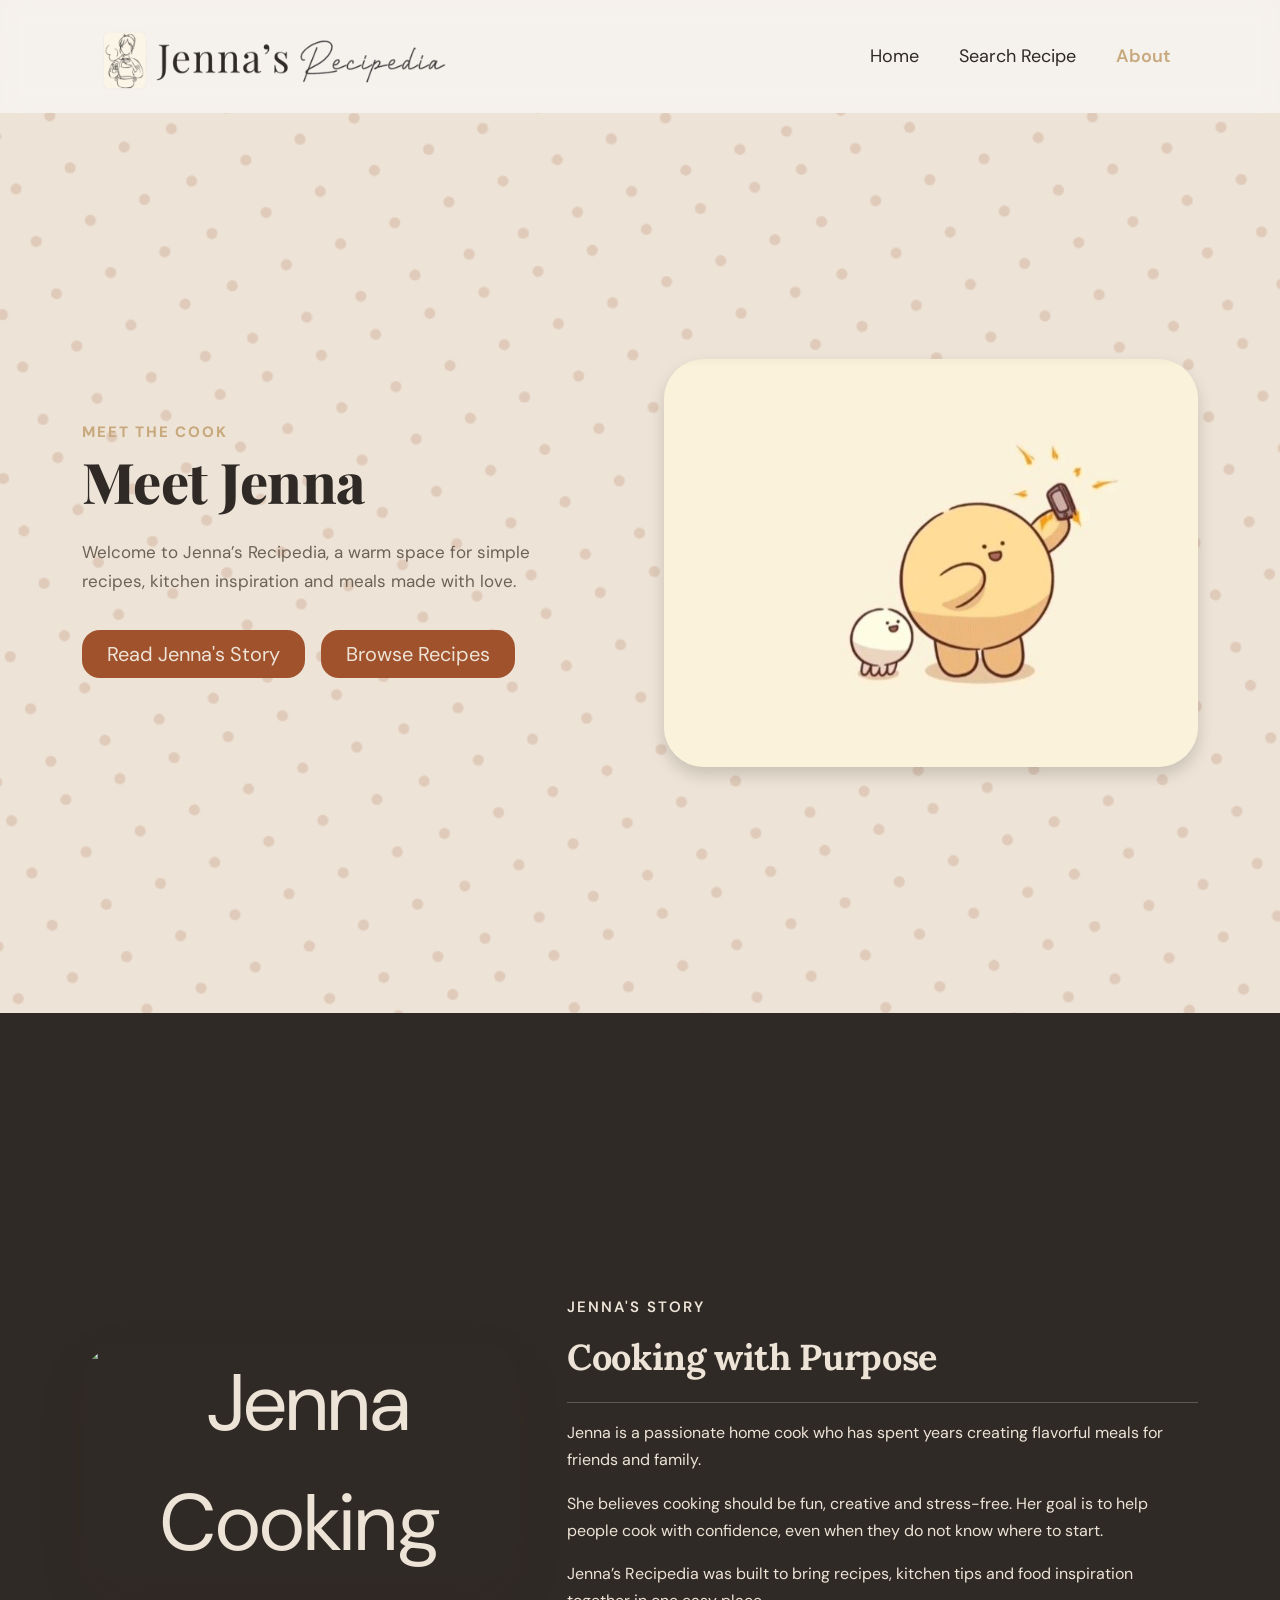
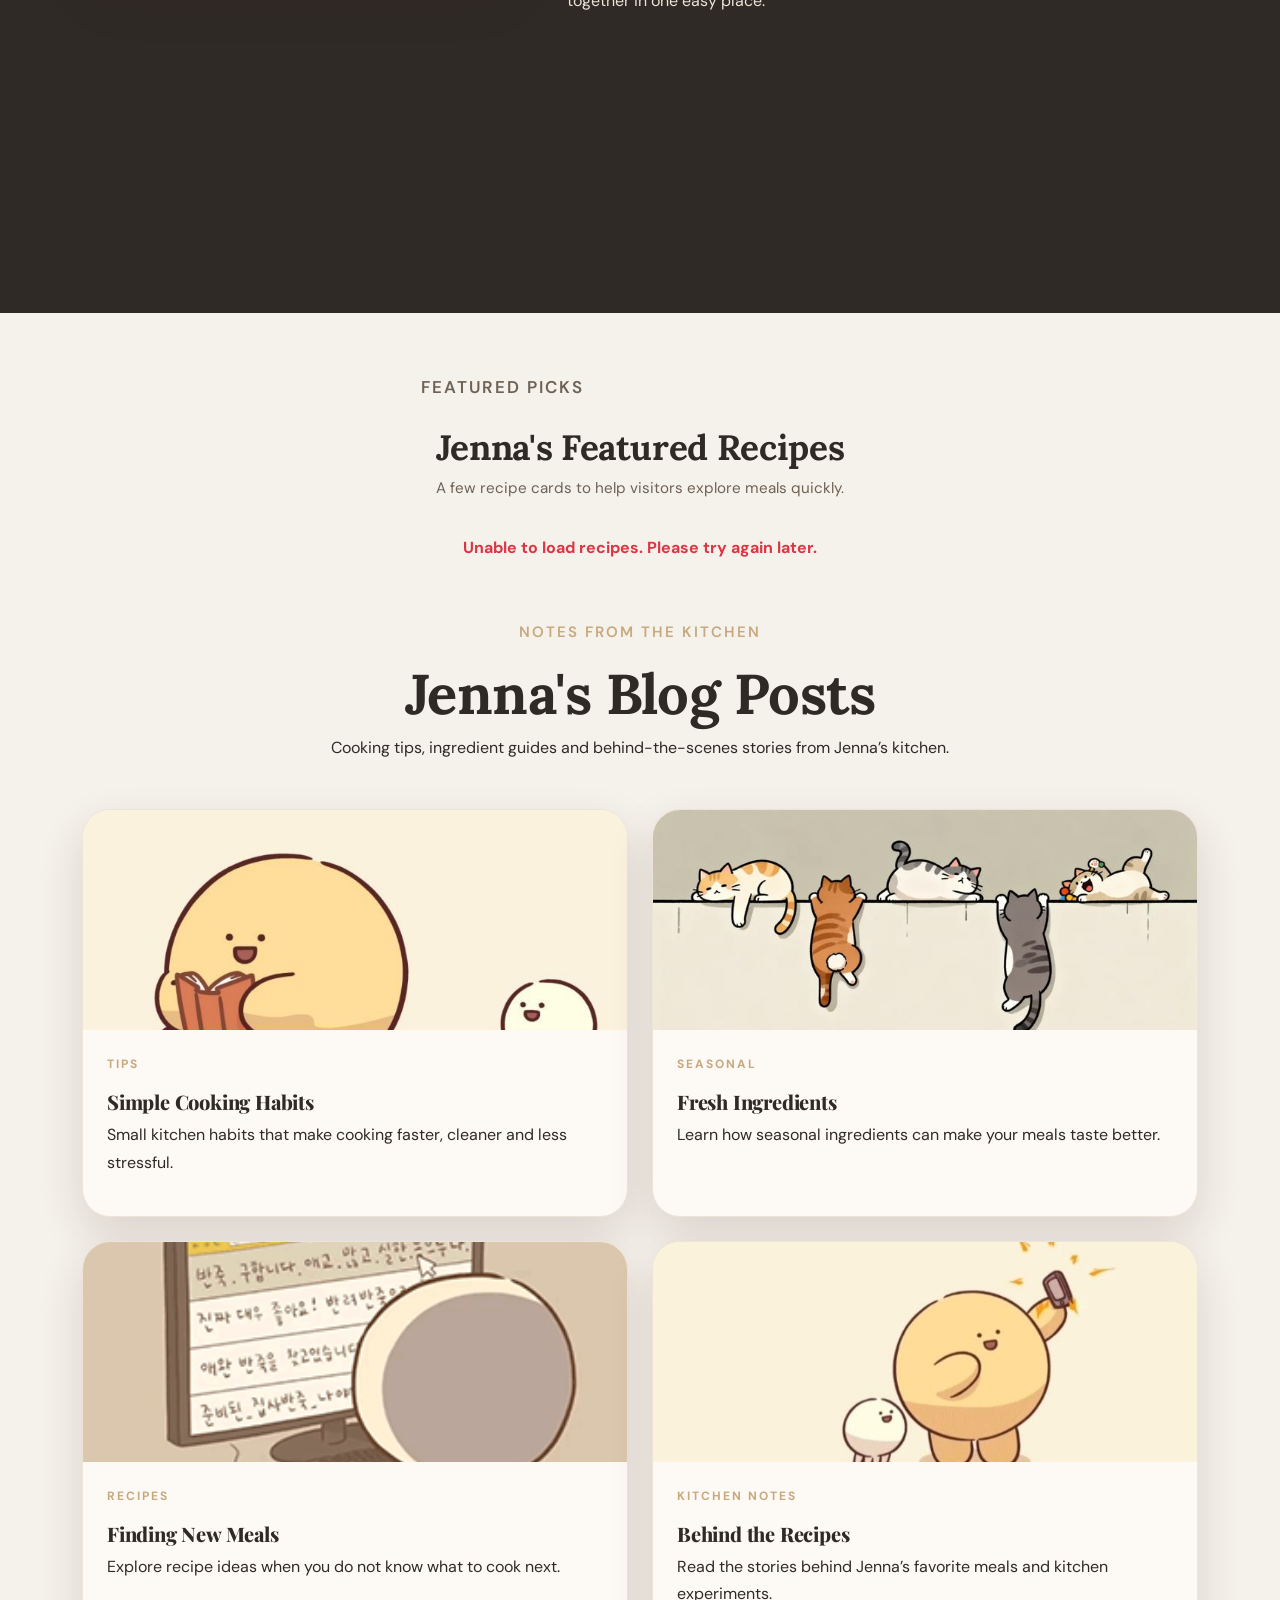
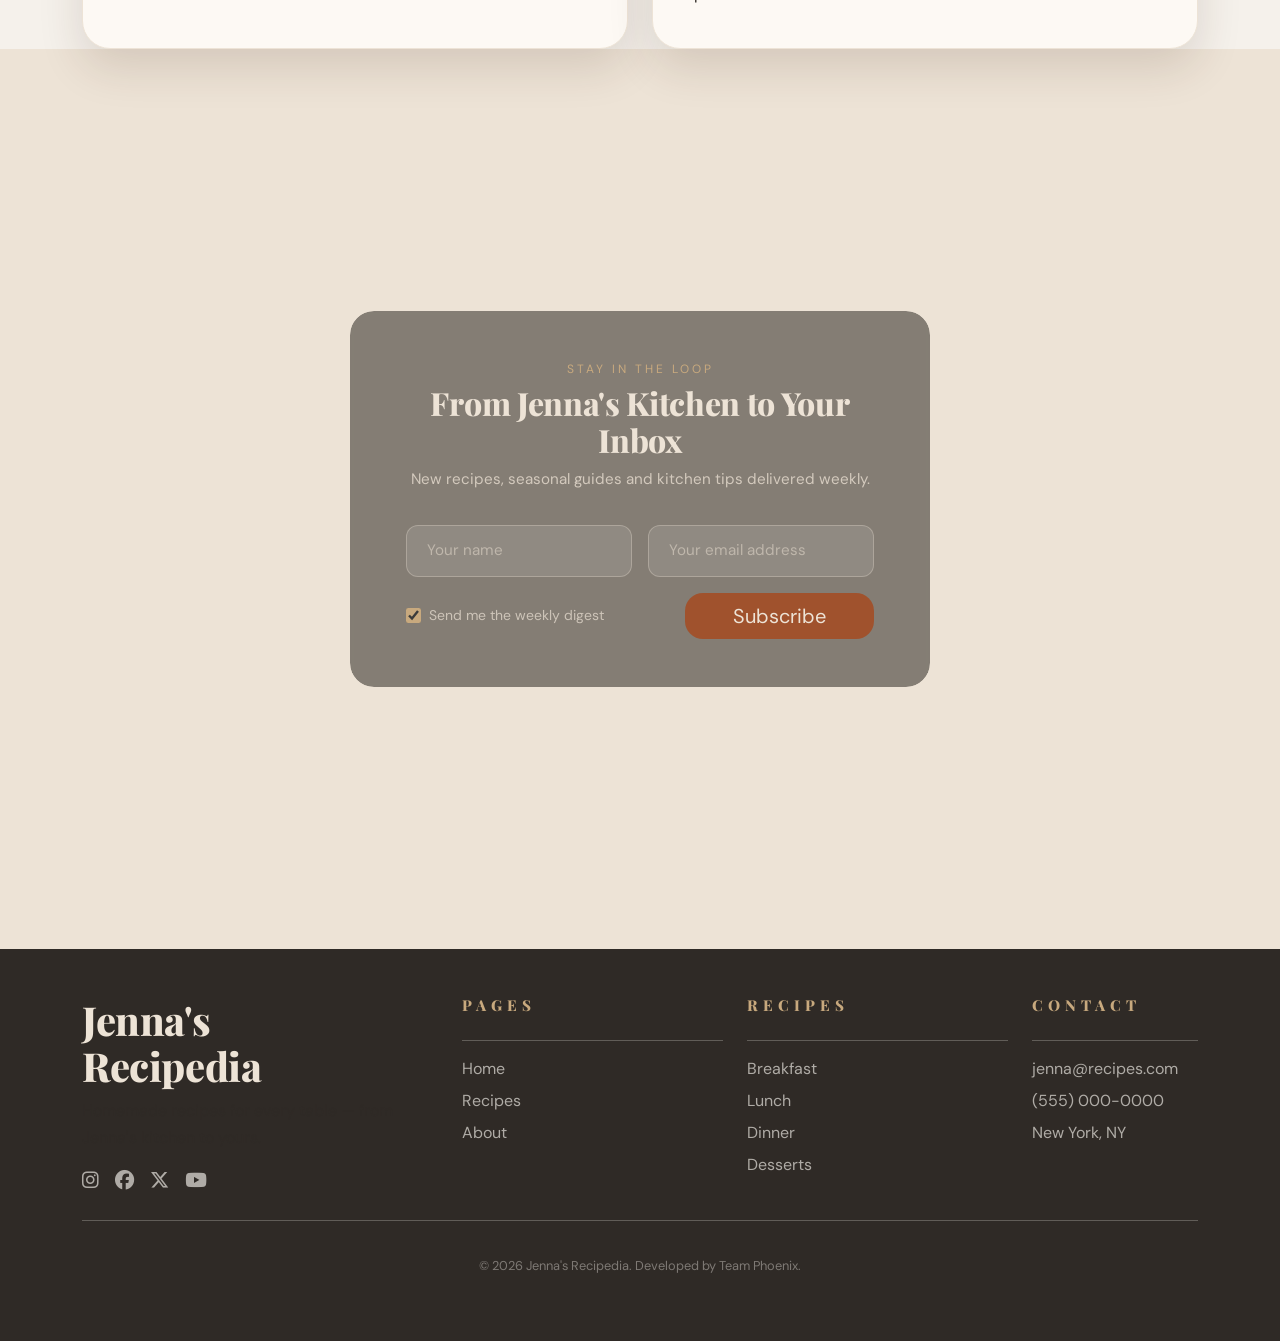
==== about.html @ 11305845 "Add files via upload" ====
<!DOCTYPE html>
<html lang="en">
<head>
  <meta charset="UTF-8" />
  <meta name="viewport" content="width=device-width, initial-scale=1.0" />
  <title>About Jenna | Jenna's Recipedia</title>

  <link href="https://cdn.jsdelivr.net/npm/bootstrap@5.3.8/dist/css/bootstrap.min.css" rel="stylesheet" />
  <link rel="stylesheet" href="https://fonts.googleapis.com/css2?family=Playfair+Display:wght@700&family=DM+Sans:ital,wght@0,400;0,500;1,400&family=Lora:ital@1&display=swap" />
  <link rel="stylesheet" href="https://cdnjs.cloudflare.com/ajax/libs/font-awesome/6.5.0/css/all.min.css" />
  <link rel="stylesheet" href="./assets/main.css" />

  <style>
    .about-hero {
      background-image: url("./assets/images/nav3.png");
      background-size: cover;
      background-position: center;
    }

    .about-dark {
      background-color: #2F2A26;
      color: var(--color-border);
    }

    .about-dark h1,
    .about-dark h2,
    .about-dark h3,
    .about-dark p {
      color: var(--color-border);
    }

    .about-dark h3,
    .about-label {
      color: var(--color-accent);
      font-family: var(--font-body);
      font-size: 15px;
      font-weight: 600;
      letter-spacing: 2px;
      text-transform: uppercase;
    }

    .about-img {
      border-radius: 40px;
      width: 100%;
      max-width: 520px;
      height: auto;
      box-shadow: 0 18px 45px rgba(66, 33, 18, 0.14);
      object-fit: cover;
    }

    .about-card {
      border-radius: 28px;
      overflow: hidden;
      background: var(--color-card);
      border: 1px solid var(--color-border);
      box-shadow: 0 18px 45px rgba(66, 33, 18, 0.14);
      transition: 0.3s ease;
      height: 100%;
    }

    .about-card:hover {
      transform: translateY(-6px);
      box-shadow: 0 25px 60px rgba(66, 33, 18, 0.22);
    }

    .about-card img {
      width: 100%;
      height: 220px;
      object-fit: cover;
    }

    .about-card-body {
      padding: 1.5rem;
    }

    .about-card-label {
      color: var(--color-accent);
      text-transform: uppercase;
      letter-spacing: 2px;
      font-size: 0.75rem;
      font-weight: 700;
    }
  </style>
</head>

<body id="home-bg">
  <main id="wrapper">
    <div id="scroll-progress"></div>

    <!-- Navbar -->
    <nav class="navbar navbar-expand-lg custom-navbar sticky-top">
      <div class="container-fluid">
        <a class="navbar-brand" href="index.html">
          <img
            src="./assets/images/logo.png"
            alt="Jenna's Recipes"
            class="rounded"
            style="padding-top: 8px;"
            width="350"
            height="auto"
          />
        </a>

        <button
          class="navbar-toggler text-white"
          type="button"
          data-bs-toggle="collapse"
          data-bs-target="#navbarSupportedContent"
          aria-controls="navbarSupportedContent"
          aria-expanded="false"
          aria-label="Toggle navigation"
        >
          <span class="navbar-toggler-icon navbar-light"></span>
        </button>

        <div class="collapse navbar-collapse" id="navbarSupportedContent">
          <ul class="navbar-nav ms-auto mb-2 mb-lg-0 gap-4">
            <li class="nav-item">
              <a class="nav-link" href="index.html">Home</a>
            </li>
            <li class="nav-item">
              <a class="nav-link" href="recipe.html">Search Recipe</a>
            </li>
            <li class="nav-item">
              <a class="nav-link active" aria-current="page" href="about.html">About</a>
            </li>
          </ul>
        </div>
      </div>
    </nav>

    <!-- HERO SECTION -->
    <header class="full-section header about-hero">
      <div class="container">
        <div class="row align-items-center g-5">
          <div class="col-lg-6">
            <div class="pe-lg-4 text-center text-lg-start mb-4">
              <h3 class="mb-2">Meet the cook</h3>
              <h1 class="mb-4">Meet Jenna</h1>
              <p class="mb-4">
                Welcome to Jenna’s Recipedia, a warm space for simple recipes,
                kitchen inspiration and meals made with love.
              </p>

              <div class="d-flex flex-column flex-sm-row gap-3 justify-content-center justify-content-lg-start">
                <a href="#meet-jenna" class="btn btn-lg px-4 link">
                  Read Jenna's Story
                </a>
                <a href="recipe.html" class="btn btn-lg px-4 link">
                  Browse Recipes
                </a>
              </div>
            </div>
          </div>

          <div class="col-lg-6 text-center">
            <img
              src="./assets/images/meet.jpg"
              alt="Jenna cooking"
              class="img-fluid shadow image"
            />
          </div>
        </div>
      </div>
    </header>

    <!-- PURPOSE / MEET JENNA SECTION -->
    <section id="meet-jenna" class="full-section about-dark">
      <div class="container">
        <div class="row align-items-center g-5">
          <div class="col-lg-5 text-center scroll-reveal reveal-left">
            <img
              src="https://images.unsplash.com/photo-1547592180-85f173990554?auto=format&fit=crop&w=700&q=80"
              class="about-img"
              alt="Jenna Cooking"
            />
          </div>

          <div class="col-lg-7 scroll-reveal reveal-right">
            <p class="about-label">Jenna's Story</p>
            <h2 class="mb-4" style="font-family: var(--font-accent);">Cooking with Purpose</h2>
            <hr />

            <p>
              Jenna is a passionate home cook who has spent years creating flavorful
              meals for friends and family.
            </p>
            <p>
              She believes cooking should be fun, creative and stress-free. Her goal
              is to help people cook with confidence, even when they do not know where
              to start.
            </p>
            <p>
              Jenna’s Recipedia was built to bring recipes, kitchen tips and food
              inspiration together in one easy place.
            </p>
          </div>
        </div>
      </div>
    </section>

    <!-- FEATURED RECIPES SECTION -->
 <section class="cards nav1" style="padding: 60px 0;">
  <div class="container" style="max-width: 900px;">
    
    <div class="text-center mb-4 scroll-reveal reveal-up">
      <p class="about-label">Featured Picks</p>

      <h2 style="font-family: var(--font-accent); font-size: 2.2rem;">
        Jenna's Featured Recipes
      </h2>

      <p class="mx-auto" style="max-width: 500px; font-size: 0.95rem;">
        A few recipe cards to help visitors explore meals quickly.
      </p>
    </div>

    <!-- FIXED SIZE + CENTERED -->
    <div class="row g-3 justify-content-center" id="recipeCards" style="font-size: 1rem;"></div>

  </div>
</section>

   <!-- BLOG POSTS SECTION -->
<section class="full-section">
  <div class="container">
    <div class="text-center mb-5 scroll-reveal reveal-up">
      <p class="about-label">Notes from the Kitchen</p>
      <h1 style="font-family: var(--font-accent);">Jenna's Blog Posts</h1>
      <p class="mx-auto">
        Cooking tips, ingredient guides and behind-the-scenes stories from Jenna’s kitchen.
      </p>
    </div>

    <div class="row g-4">
      <div class="col-md-6 scroll-reveal reveal-left">
        <div class="about-card">
          <img src="./assets/images/blog.jpg" alt="Cooking tips" />
          <div class="about-card-body">
            <p class="about-card-label">Tips</p>
            <h3>Simple Cooking Habits</h3>
            <p>Small kitchen habits that make cooking faster, cleaner and less stressful.</p>
          </div>
        </div>
      </div>

      <div class="col-md-6 scroll-reveal reveal-right">
        <div class="about-card">
          <img src="./assets/images/news.jpg" alt="Fresh ingredients" />
          <div class="about-card-body">
            <p class="about-card-label">Seasonal</p>
            <h3>Fresh Ingredients</h3>
            <p>Learn how seasonal ingredients can make your meals taste better.</p>
          </div>
        </div>
      </div>

      <div class="col-md-6 scroll-reveal reveal-left">
        <div class="about-card">
          <img src="./assets/images/browse.gif" alt="Recipe ideas" />
          <div class="about-card-body">
            <p class="about-card-label">Recipes</p>
            <h3>Finding New Meals</h3>
            <p>Explore recipe ideas when you do not know what to cook next.</p>
          </div>
        </div>
      </div>

      <div class="col-md-6 scroll-reveal reveal-right">
        <div class="about-card">
          <img src="./assets/images/meet.jpg" alt="Kitchen notes" />
          <div class="about-card-body">
            <p class="about-card-label">Kitchen Notes</p>
            <h3>Behind the Recipes</h3>
            <p>Read the stories behind Jenna’s favorite meals and kitchen experiments.</p>
          </div>
        </div>
      </div>
    </div>
  </div>
</section>

    <!-- NEWSLETTER SECTION -->
    <section class="full-section newsletter-section">
      <div class="newsletter-overlay justify-content-center align-items-center">
        <div class="container">
          <div class="newsletter-box">
            <p class="rotd-label">Stay in the Loop</p>
            <h2 class="mb-2">From Jenna's Kitchen to Your Inbox</h2>
            <p class="newsletter-sub">
              New recipes, seasonal guides and kitchen tips delivered weekly.
            </p>

            <form class="newsletter-form" action="#">
              <div class="newsletter-fields">
                <input type="text" placeholder="Your name" name="name" required />
                <input type="email" placeholder="Your email address" name="mail" required />
              </div>

              <div class="newsletter-footer-row">
                <label class="newsletter-check">
                  <input type="checkbox" checked name="subscribe" />
                  <span>Send me the weekly digest</span>
                </label>

                <button type="submit" class="btn btn-lg px-5 link newsletter-btn">
                  Subscribe
                </button>
              </div>
            </form>
          </div>
        </div>
      </div>
    </section>

    <!-- FOOTER -->
    <footer class="site-footer py-5">
      <div class="container">
        <div class="row g-4">

          <div class="col-md-4">
            <h5 class="footer-brand">Jenna's <br>Recipedia</h5>
            <p class="footer-tagline">Homemade recipes for every table — from Jenna's kitchen to yours.</p>
            <div class="footer-social d-flex gap-3 mt-3">
              <a href="#" aria-label="Instagram"><i class="fa-brands fa-instagram"></i></a>
              <a href="#" aria-label="Facebook"><i class="fa-brands fa-facebook"></i></a>
              <a href="#" aria-label="Twitter"><i class="fa-brands fa-x-twitter"></i></a>
              <a href="#" aria-label="YouTube"><i class="fa-brands fa-youtube"></i></a>
            </div>
          </div>

          <div class="col-md-3">
            <h6 class="footer-heading">Pages</h6>
            <hr>
            <ul class="list-unstyled">
              <li><a href="index.html">Home</a></li>
              <li><a href="recipe.html">Recipes</a></li>
              <li><a href="about.html">About</a></li>
            </ul>
          </div>

          <div class="col-md-3">
            <h6 class="footer-heading">Recipes</h6>
            <hr>
            <ul class="list-unstyled">
              <li><a href="recipe.html">Breakfast</a></li>
              <li><a href="recipe.html">Lunch</a></li>
              <li><a href="recipe.html">Dinner</a></li>
              <li><a href="recipe.html">Desserts</a></li>
            </ul>
          </div>

          <div class="col-md-2">
            <h6 class="footer-heading">Contact</h6>
            <hr>
            <ul class="list-unstyled">
              <li>jenna@recipes.com</li>
              <li>(555) 000-0000</li>
              <li>New York, NY</li>
            </ul>
          </div>

        </div>

        <hr class="my-4" />
        <p class="footer-bottom">
          &copy; 2026 Jenna's Recipedia. Developed by Team Phoenix.
        </p>
      </div>
    </footer>
  </main>

  <script src="https://cdn.jsdelivr.net/npm/bootstrap@5.3.8/dist/js/bootstrap.bundle.min.js"></script>
  <script src="https://code.jquery.com/jquery-3.7.1.min.js"></script>
  <script src="./assets/main.js"></script>

  <script>
    const nav = document.querySelector(".custom-navbar");

    window.addEventListener("scroll", function () {
      if (window.scrollY > 80) {
        nav.classList.add("scrolled");
      } else {
        nav.classList.remove("scrolled");
      }
    });

    const revealEls = document.querySelectorAll(".scroll-reveal");

    const revealObserver = new IntersectionObserver((entries) => {
      entries.forEach(entry => {
        if (entry.isIntersecting) {
          entry.target.classList.add("visible");
          revealObserver.unobserve(entry.target);
        }
      });
    }, { threshold: 0.2 });

    revealEls.forEach(el => revealObserver.observe(el));
  </script>
</body>
</html>
---- assets/main.css ----
/* --- CSS VARIABLES: This space will help us target specific design styles */
:root {
  /* Colors */
  --color-bg: #F5F1EB;        /* soft beige */
  --color-card: #FDF9F4;      /* card surface */
  --color-border: #EDE3D6;    /* borders/dividers */
  --color-accent: #C8A97E;    /* warm gold */
  --color-primary: #8B6F47;   /* deep brown */
  --color-text: #2F2A26;      /* main body text */
  --color-muted: #6E6256;     /* secondary text */
  --color-cta: #A0522D;       /* sienna for buttons */

  /* Fonts */
  --font-display: 'Playfair Display', serif;  
  --font-body: 'DM Sans', sans-serif;
  --font-accent: 'Lora', serif;

  /* Transitions */
  --transition: all 0.4s cubic-bezier(0.25, 0.46, 0.45, 0.94);
}
/* BASE code */
* {
  margin: 0;
  padding: 0;
  border: 0;
  font-size: 100%;
  font-optical-sizing: auto;
  font-weight: 400;
  font-style: normal;
  vertical-align: baseline;
  
}

html {
  scroll-behavior: smooth;
}

body {
    font-family: var(--font-body);
    background-color: var(--color-bg);
    color: var(--color-text);
    overflow-x: hidden;
}
/* HEADINGS code */
h1, h2, h3, h4, h5, h6 {
  color: var(--color-text);
  font-family: var(--font-display);
  font-weight: 800;
  letter-spacing: -0.01em;
  line-height: 1.15;
}

p {
  font-size: 1rem;
  line-height: 1.7;
  color: var(--color-text);

}

h1 { font-size: clamp(2rem, 5vw, 3.5rem); }
h2 { font-size: clamp(1.5rem, 3vw, 2.25rem); }
h3 { font-size: 1.25rem; }
h4 { font-size: 1rem; }
h5 { font-size: 0.875rem; }
h6 { font-size: 0.8rem; }

a { text-decoration: none; color: inherit; }

/*------------------------here starts the shared code-------------------*/
/* NAVBAR */
nav .container-fluid {
  padding-left: 100px;
  padding-right: 100px;
  margin-right: auto;
  margin-left: auto;
  transition: var(--transition);
  border-radius: 0;
  border: 1px solid transparent;
  background: transparent;
  /*background-color: var(--color-bg);this thing can also help you add variation to the color of the effect*/
  backdrop-filter: saturate(90%) blur(8px);/*use this to make the bg of each section transparent and add variation to the effect*/
}

.custom-navbar {
  background-color: transparent;
  backdrop-filter: saturate(90%) blur(12px);
  -webkit-backdrop-filter: saturate(90%) blur(12px);
  font-family: var(--font-body);
  font-weight: 500;
  font-size: 18px;
  width: 100%;
  transition: all 0.4s cubic-bezier(0.25, 0.46, 0.45, 0.94);
  padding: 1rem 0;
}

/* SCROLLED: dark pill morphs in- the effect*/
.custom-navbar.scrolled {
  padding: 0.5rem 0;
}

.custom-navbar.scrolled .container-fluid {
  
  background: #f5ddbaaa;;
  
  backdrop-filter: saturate(130%) blur(20px);
  border-radius: 999px;
  border: 1px solid rgba(255,255,255,0.12);
  padding-left: 1.75rem;
  padding-right: 1.75rem;
  max-width: 920px;
}

/* Nav text colors */
.custom-navbar .navbar-brand,
.custom-navbar .nav-link,
.custom-navbar .navbar-toggler {
  color: var(--color-text) !important;

}

.custom-navbar .nav-link:hover {
  color: var(--color-accent) !important;
}

.custom-navbar .nav-link.active {
  color: var(--color-accent) !important;
  font-weight: 600;
}

/* Navbar adapts to section background */
[data-nav-theme="dark"] .navbar-brand,
[data-nav-theme="dark"] .nav-link,
[data-nav-theme="dark"] .navbar-toggler {
  color: var(--color-border) !important;
}

[data-nav-theme="dark"] .nav-link:hover {
  color: var(--color-accent) !important;
}

[data-nav-theme="dark"] .nav-link.active {
  color: var(--color-accent) !important;
}

/*----Full Section----*/
#wrapper {
  
}


 .full-section {
  display: flex;
  justify-content: center;
  align-items: center;
  min-height: 100vh;
  color: #fff;
  font-size: 5rem;

}
.header {
    margin-top: 0;
    padding: 20px 50px;
    
}

.header h3{
font-family: var(--font-body);
font-size: 15px;
font-weight: 500px;
letter-spacing: 2px;
text-transform: uppercase;
color: var(--color-accent);
}

.header p{
    font-size: 17px;
    padding-bottom: 10px;
    max-width: 600px; 
    color: var(--color-muted);
}

.header a.link{
    color: var(--color-border);
    border-radius: 18px;
    background-color: var(--color-cta); 
}

.header .image{
    border-radius: 40px; 
    width: 100%;
    max-width: 600px;
    height: auto;
}

.purpose {
  background-color: #2F2A26;
  color: var(--color-border);
  font-size: 30px;
}

.purpose h2{
  padding-bottom: 20px;
  font-family: var(--font-accent);
font-size: 50px;
font-weight: 500px;
letter-spacing: 2px;
text-transform: uppercase;
color: var(--color-accent);
}
.purpose p{
  padding:25px;
  font-family: var(--font-body);
  font-size: 30px;
  color: var(--color-border);
  letter-spacing: 1.2px;
  line-height: 65px;
}

.nav1 {
    background-image: url(assets/images/nav1.png);
}
.nav2 {
    background-image: url(assets/images/nav2.png);
}
.nav3 {
    background-image: url(assets/images/nav3.png);
}


.cards h3{
font-family: var(--font-body);
font-size: 15px;
font-weight: 500px;
letter-spacing: 2px;
text-transform: uppercase;
color: var(--color-accent);
}

.cards p{
    font-size: 17px;
    padding-bottom: 10px;
    max-width: 600px;
    color: var(--color-muted);
}

.cards a.link{
    color: var(--color-border);
    border-radius: 18px;
    background-color: var(--color-cta); 
}

.cards .image{
    border-radius: 40px; 
    width: 100%;
    max-width: 600px;
    height: auto;
}

.news{
  background-image: url(assets/images/news.jpg);
  width: 100%;

  background-repeat: no-repeat;
}
/*-----------The Overlay Modal CSS------------------*/
/*extracted from my old code*/
.modal-backdrop {
    position: fixed;
    top: 0;
    left: 0;
    width: 100vw;
    height: 100vh;
    background: rgba(250, 237, 213, 0.6);
    backdrop-filter: saturate(20%) blur(3px);
    z-index: 998;
    
    /* Hidden state */
    opacity: 0;
    visibility: hidden;
    transition: opacity 0.3s ease, visibility 0.3s;
}

/*The Article Modal */
.article-modal {
    position: fixed;
    top: 50%;
    left: 50%;
    transform: translate(-50%, -50%) scale(0.95);
    
    
  
    width: 90%;
    max-width: 800px; /* Change this to make it wider/narrower */
    max-height: 90vh; /* Prevents it from going off-screen */
    overflow-y: auto; /* Makes internal content scrollable if it's too long */
    background: var(--color-bg); 
    color: #211f1f;
    padding: 5rem 4rem 4rem 4rem;
    border-radius: 20px;
    box-shadow: 0 10px 40px rgba(0,0,0,0.5);
    z-index: 999;

    /* Hidden state */
    opacity: 0;
    visibility: hidden;
    transition: opacity 0.3s ease, transform 0.3s ease, visibility 0.3s;
}

/* Active Classes for both Backdrop and Modal */
.modal-backdrop.active,
.article-modal.active {
    opacity: 1;
    visibility: visible;
}
.article-modal.active {
    transform: translate(-50%, -50%) scale(1);
}

/* CSS-Drawn Close Button */
.close-modal-btn {
    position: absolute;
    top: 1rem;
    right: 1rem;
    width: 2.5rem;
    height: 2.5rem;
    background: transparent;
    border: none;
    cursor: pointer;
    z-index: 1000;
}

.close-modal-btn::before,
.close-modal-btn::after {
    content: '';
    position: absolute;
    top: 50%;
    left: 50%;
    width: 1.5rem;
    height: 2px;
    background: #1e1e1e; /* Color of the 'X' */
    transition: background 0.2s, transform 0.2s;
}

.close-modal-btn:hover::before,
.close-modal-btn:hover::after {
    background: rgba(255, 255, 255, 0.5); /* Dim on hover */
}

.close-modal-btn::before { transform: translate(-50%, -50%) rotate(45deg); }
.close-modal-btn::after { transform: translate(-50%, -50%) rotate(-45deg); }

/*-----------The Overlay Modal CSS End------------------*/

/* -- Surprise Me Modal Layout -- */
.surprise-modal {
  max-width: 860px;
  padding: 3rem;
}

.surprise-content {
  display: flex;
  gap: 2rem;
  align-items: flex-start;
}

.surprise-left {
  flex: 0 0 40%;
}

.surprise-left img {
  width: 100%;
  border-radius: 16px;
  object-fit: cover;
  max-height: 320px;
}

.surprise-meta {
  display: flex;
  gap: 1rem;
  margin-top: 0.75rem;
  font-size: 0.9rem;
  color: var(--color-muted);
}

.surprise-right {
  flex: 1;
}

.surprise-label {
  font-size: 0.75rem;
  text-transform: uppercase;
  letter-spacing: 2px;
  color: var(--color-accent);
  margin-bottom: 0.5rem;
}

.surprise-right h2 {
  font-size: clamp(1.4rem, 3vw, 2rem);
  margin-bottom: 1rem;
}

.surprise-right p {
  font-size: 0.95rem;
  color: var(--color-muted);
  line-height: 1.7;
}

/*-- Bookmark Prompt -- */
.bookmark-prompt {
  position: fixed;
  top: -200px; /* hidden off-screen */
  left: 50%;
  transform: translateX(-50%);
  width: 90%;
  max-width: 640px;
  background: var(--color-card);
  border: 1px solid var(--color-border);
  border-radius: 20px;
  box-shadow: 0 12px 40px rgba(0,0,0,0.15);
  display: flex;
  overflow: hidden;
  z-index: 1050;
  transition: top 0.5s cubic-bezier(0.25, 0.46, 0.45, 0.94);
}

.bookmark-prompt.active {
  top: 24px;
}

.bookmark-left {
  flex: 0 0 40%;
}

.bookmark-left img {
  width: 100px;
  height: auto;
  object-fit: cover;
}

.bookmark-right {
  flex: 1;
  padding: 2rem 1.75rem;
  position: relative;
}

.bookmark-right h3 {
  font-size: 1.3rem;
  margin-bottom: 0.5rem;
}

.bookmark-right p {
  font-size: 0.9rem;
  color: var(--color-muted);
}

.bookmark-prompt .close-modal-btn {
  position: absolute;
  top: 0.75rem;
  right: 0.75rem;
}

/* -- Recipe of the Day -- */
.rotd{
  background-image: url(assets/images/rotd.png);
  background-size: cover;
  background-position: center;
}


.rotd-label {
  font-size: 0.75rem;
  text-transform: uppercase;
  letter-spacing: 3px;
  color: var(--color-accent);
  margin-bottom: 0.4rem;
}

.rotd-header {
  text-align: center;
}

.rotd-header h2 {
  font-size: clamp(1.8rem, 3vw, 2.5rem);
}

/* Flip Card - ROTD */
.flip-card-rotd {
  width: min(780px, 95vw);
  height: 420px;
  perspective: 1400px;
}

.flip-card-rotd-inner {
  width: 100%;
  height: 100%;
  transition: transform 0.85s cubic-bezier(0.25, 0.46, 0.45, 0.94);
  transform-style: preserve-3d;
  position: relative;
}

.flip-card-rotd:hover .flip-card-rotd-inner {
  transform: rotateY(180deg);
}

.flip-card-rotd-front,
.flip-card-rotd-back {
  position: absolute;
  width: 100%;
  height: 100%;
  border-radius: 24px;
  border: 1px solid var(--color-border);
  backface-visibility: hidden;
  display: flex;
  overflow: hidden;
  box-shadow: 0 8px 32px rgba(0,0,0,0.08);
}

/* FRONT */
.flip-card-rotd-front {
  background: var(--color-card);
}

.rotd-img-wrap {
  flex: 0 0 45%;
  position: relative;
  overflow: hidden;
}

.rotd-img-wrap img {
  width: 100%;
  height: 100%;
  object-fit: cover;
  transition: transform 0.6s ease;
}

.flip-card-rotd:hover .rotd-img-wrap img {
  transform: scale(1.04);
}

.rotd-badge {
  position: absolute;
  top: 1rem;
  left: 1rem;
  background: var(--color-cta);
  color: #fff;
  font-size: 0.7rem;
  letter-spacing: 1.5px;
  text-transform: uppercase;
  padding: 0.3rem 0.75rem;
  border-radius: 999px;
}

.rotd-front-body {
  flex: 1;
  padding: 2rem 2rem 1.5rem;
  display: flex;
  flex-direction: column;
  justify-content: center;
  gap: 0.75rem;
}

.rotd-front-body h3 {
  font-size: clamp(1.2rem, 2vw, 1.6rem);
  line-height: 1.2;
}

.rotd-stats {
  display: flex;
  gap: 1rem;
  flex-wrap: wrap;
  font-size: 0.85rem;
  color: var(--color-muted);
}

.rotd-summary {
  font-size: 0.9rem;
  color: var(--color-muted);
  line-height: 1.65;
}

.rotd-hint {
  font-size: 0.75rem;
  letter-spacing: 1px;
  color: var(--color-accent);
  margin-top: auto;
}

/* BACK */
.flip-card-rotd-back {
  background: var(--color-text);
  transform: rotateY(180deg);
}

.rotd-back-body {
  padding: 2.5rem;
  display: flex;
  flex-direction: column;
  justify-content: center;
  gap: 0.75rem;
  width: 100%;
}

.rotd-back-body h3 {
  font-size: 1.4rem;
  color: var(--color-border);
}

.rotd-ingredients-list {
  list-style: none;
  padding: 0;
  display: grid;
  grid-template-columns: 1fr 1fr;
  gap: 0.4rem 1.5rem;
}

.rotd-ingredients-list li {
  font-size: 0.9rem;
  color: rgba(245, 241, 235, 0.75);
  padding-left: 0.75rem;
  position: relative;
}

.rotd-ingredients-list li::before {
  content: '—';
  position: absolute;
  left: 0;
  color: var(--color-accent);
}

/* -- Food Joke Toast -- */
.joke-toast {
  position: fixed;
  bottom: -160px; /* hidden below screen */
  left: 50%;
  transform: translateX(-50%);
  width: 90%;
  max-width: 420px;
  background: var(--color-text);
  color: var(--color-border);
  border-radius: 16px;
  padding: 1.25rem 1.75rem;
  box-shadow: 0 8px 30px rgba(0,0,0,0.25);
  z-index: 1050;
  transition: bottom 0.5s cubic-bezier(0.25, 0.46, 0.45, 0.94);
}

.joke-toast.active {
  bottom: 24px;
}

.joke-label {
  font-size: 0.75rem;
  text-transform: uppercase;
  letter-spacing: 2px;
  color: var(--color-accent);
  margin-bottom: 0.5rem;
}

.joke-toast p#joke-text {
  font-size: 0.95rem;
  line-height: 1.6;
  color: var(--color-border);
}

.joke-close {
  position: absolute;
  top: 0.75rem;
  right: 1rem;
  background: none;
  border: none;
  color: var(--color-muted);
  font-size: 0.9rem;
  cursor: pointer;
  transition: var(--transition);
}

.joke-close:hover {
  color: var(--color-border);
}

/* -- Newsletter Section -- */
.newsletter-section {
  background-color: var(--color-border);
  
}

.newsletter-overlay {
  width: 100%;
  height: 100%;
  display: flex;
  align-items: center;
  justify-content: center;
  padding: 3rem 1rem;
}

.newsletter-box {
  background-image: url('./assets/images/news.jpg');
  background-size: cover;
  background-position: center;
  border-radius: 24px;
  margin: 0 auto;
  padding: 3rem 3.5rem;
  max-width: 580px;
  width: 100%;
  
  text-align: center;
  transition: var(--transition);
  position: relative;
  overflow: hidden;
}

.newsletter-box::before {
  content: '';
  position: absolute;
  inset: 0;
  background: rgba(47, 42, 38, 0.55);
  backdrop-filter: blur(2px);
  border-radius: 24px;
  transition: var(--transition);
  z-index: 0;
}


.newsletter-box:hover::before {
  background: #1e1e1e;
}

.newsletter-box:hover {
  transform: translateY(-4px);
  box-shadow: 0 20px 50px rgba(0,0,0,0.2);
}

.newsletter-box > * {
  position: relative;
  z-index: 1;
  align-items: center;
}

.newsletter-box:hover {
  background: rgba(253, 249, 244, 0.18);
  border-color: rgba(200, 169, 126, 0.4);
  transform: translateY(-4px);
  box-shadow: 0 20px 50px rgba(0,0,0,0.2);
}

.newsletter-box h2 {
  color: var(--color-border);
  font-size: clamp(1.5rem, 3vw, 2rem);
}

.newsletter-sub {
  color: rgba(237, 227, 214, 0.75);
  font-size: 0.95rem;
  margin-bottom: 2rem;
}

.newsletter-fields {
  display: flex;
  gap: 1rem;
  margin-bottom: 1rem;
}

.newsletter-fields input {
  flex: 1;
  padding: 0.85rem 1.25rem;
  border-radius: 12px;
  border: 1px solid rgba(237, 227, 214, 0.3);
  background: rgba(255,255,255,0.1);
  color: var(--color-border);
  font-family: var(--font-body);
  font-size: 0.95rem;
  outline: none;
  transition: var(--transition);
}

.newsletter-fields input::placeholder {
  color: rgba(237, 227, 214, 0.5);
}

.newsletter-fields input:focus {
  border-color: var(--color-accent);
  background: rgba(255,255,255,0.15);
}

.newsletter-footer-row {
  display: flex;
  align-items: center;
  justify-content: space-between;
  gap: 1rem;
  flex-wrap: wrap;
}

.newsletter-check {
  display: flex;
  align-items: center;
  gap: 0.5rem;
  color: rgba(237, 227, 214, 0.7);
  font-size: 0.875rem;
  cursor: pointer;
}

.newsletter-check input[type="checkbox"] {
  accent-color: var(--color-accent);
  width: 15px;
  height: 15px;
}

.newsletter-btn {
  background-color: var(--color-cta);
  color: var(--color-border);
  border-radius: 18px;
  border: none;
  transition: var(--transition);
}

.newsletter-btn:hover {
  background-color: var(--color-primary);
  transform: translateY(-2px);
}

/* ---Scroll Progress Bar --- */
#scroll-progress {
  position: sticky;
  top: 0;
  left: 0;
  height: 3px;
  width: 0%;
  background: linear-gradient(90deg, var(--color-accent), var(--color-cta));
  z-index: 9999;
  transition: width 0.1s linear;
  margin-bottom: -3px; 
}

/* -- Scroll Reveal Base -- */
.scroll-reveal {
  opacity: 0;
  transition: opacity 0.7s ease, transform 0.7s cubic-bezier(0.25, 0.46, 0.45, 0.94);
}

.reveal-left {
  transform: translateX(-40px);
}

.reveal-right {
  transform: translateX(40px);
}

.scroll-reveal.visible {
  opacity: 1;
  transform: translateX(0);
}

/*---------Footer------------*/
.site-footer {
  background-color: var(--color-text);
  color: var(--color-bg);
  padding-top: 20px;
  padding-bottom: 20px;
}

.footer-brand {
  font-family: var(--font-display);
  font-size: 40px;
  color: var(--color-border);
}

.footer-heading {
  text-transform: uppercase;
  letter-spacing: 5px;
  color: var(--color-accent);
  font-size: 15px;
  padding-bottom: 10px;
}

.site-footer ul li {
  margin-bottom: 8px;
  color: rgba(245, 241, 235, 0.65);
}

.site-footer a {
  color: rgba(245, 241, 235, 0.65);
  transition: var(--transition);
}

.site-footer a:hover {
  color: var(--color-bg);
}

.footer-social a {
  font-size: 1.2rem;
  color: rgba(245, 241, 235, 0.65);
  transition: var(--transition);
}

.footer-social a:hover {
  color: var(--color-accent);
}

.footer-bottom {
  justify-content: center;
  display: flex;
  font-size: 0.8rem;
  color: rgba(245, 241, 235, 0.4);
  padding-top: 10px;
  align-items: center;
}

.footer-divider {
  border-color: rgba(245, 241, 235, 0.12);
}



/* .about{
    background-color: #6E6256;
    position: relative;
    height: 100%;
    justify-content: center;
    border-radius: 999px;
    border: 1px solid rgba(255,255,255,0.12);
    min-height: 100vh;
    display: flex;
    align-items: center;
} */
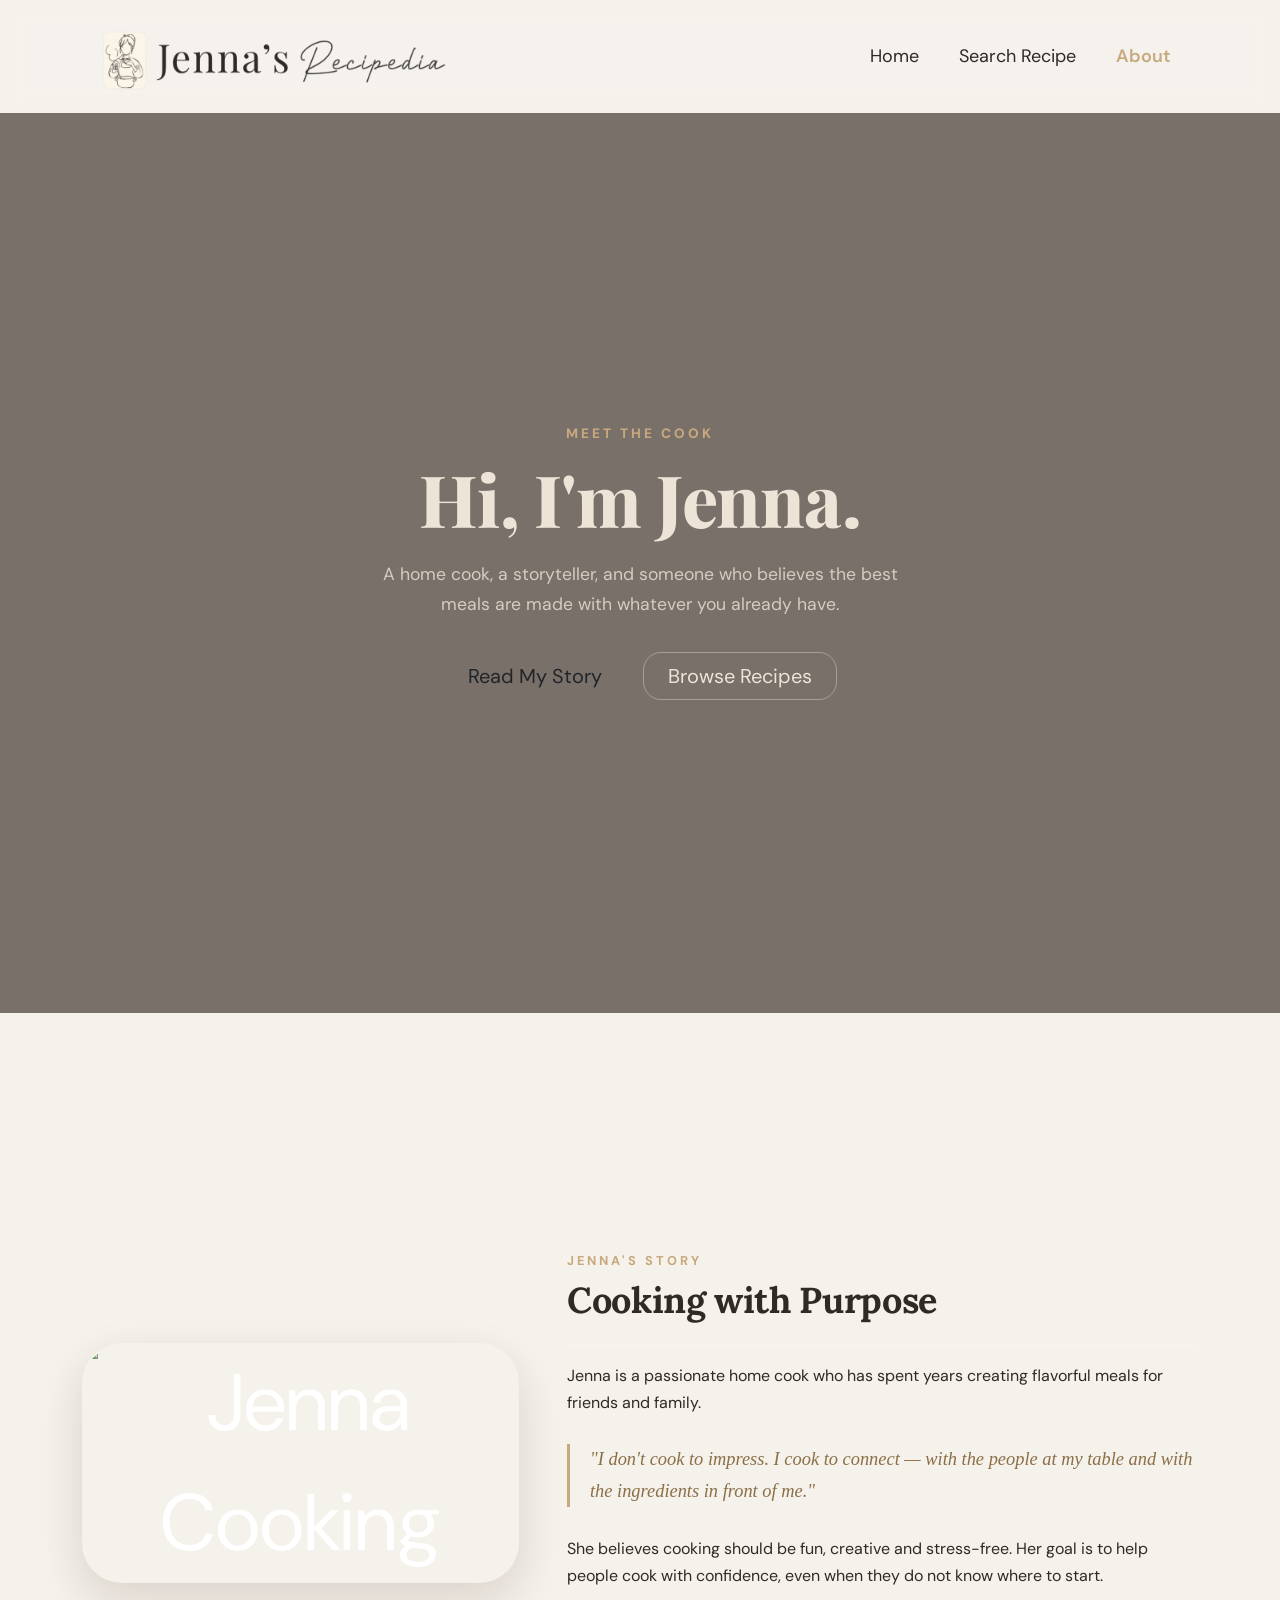
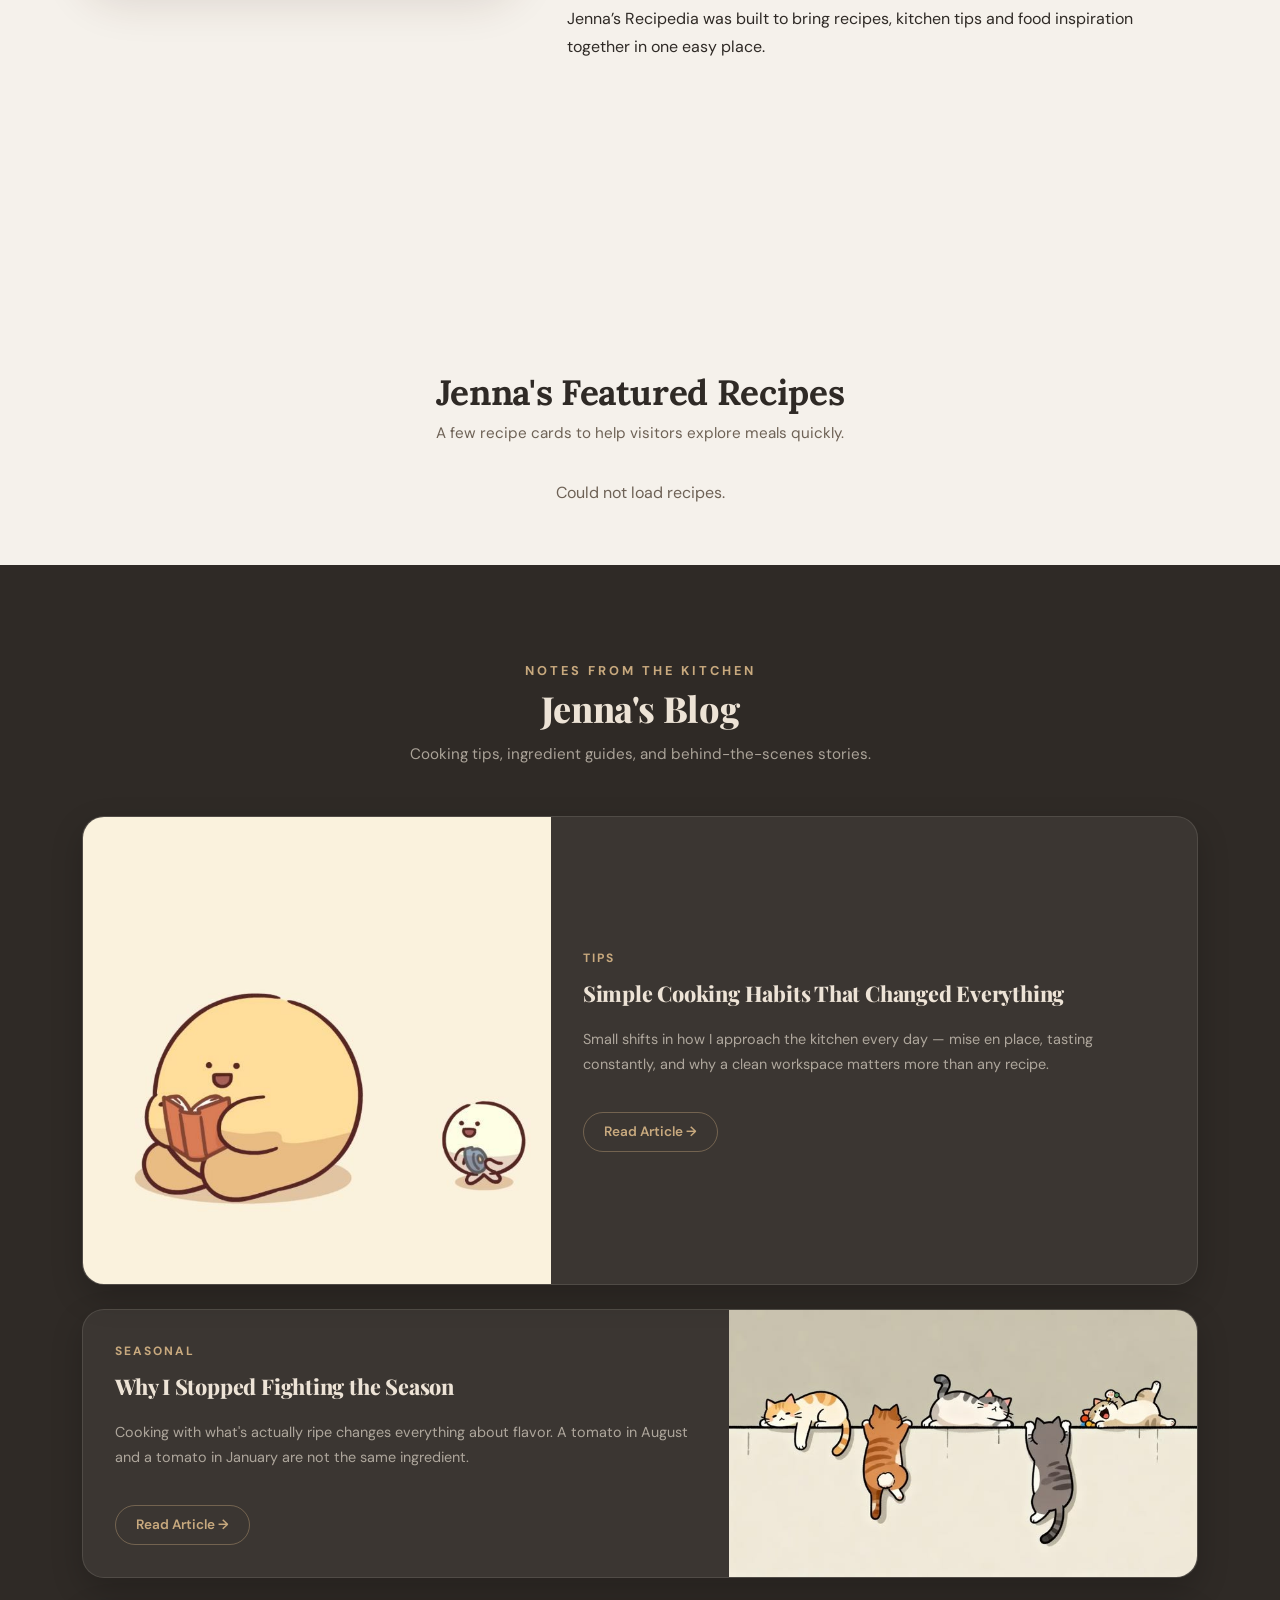
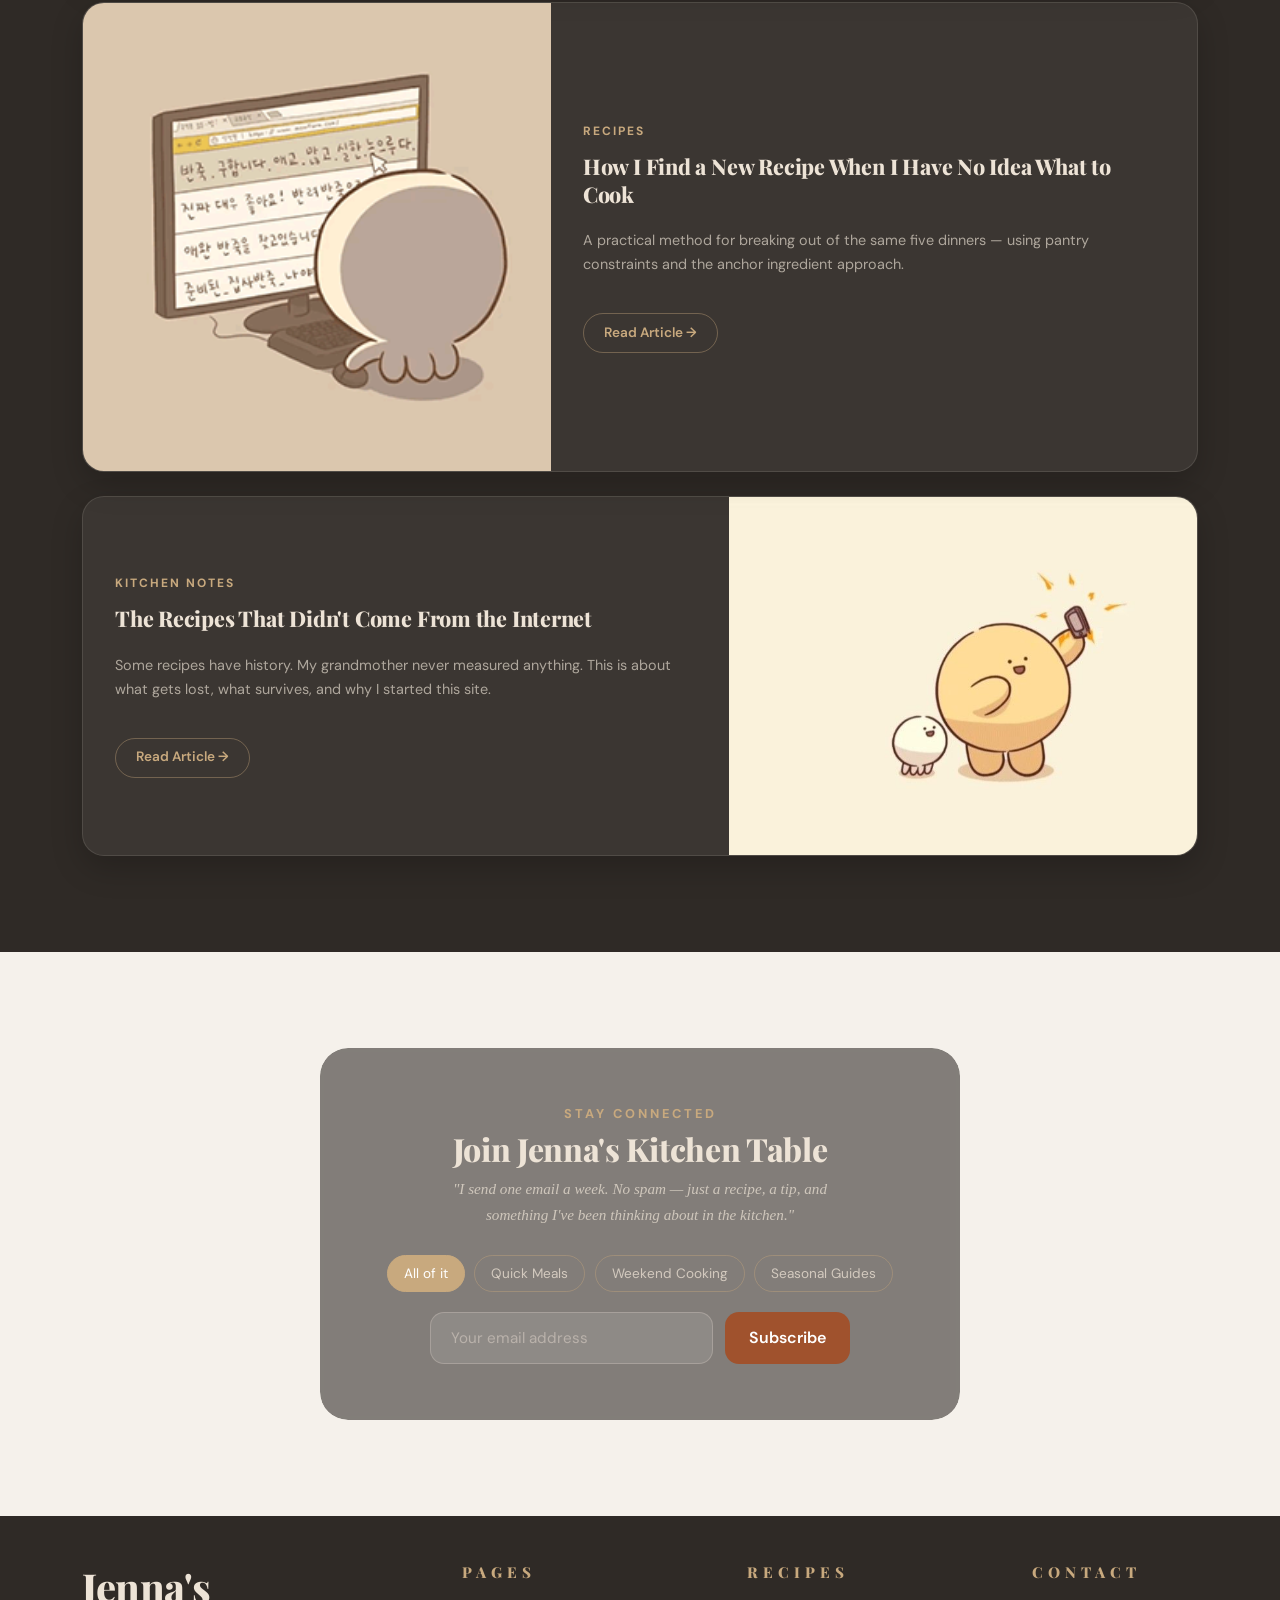
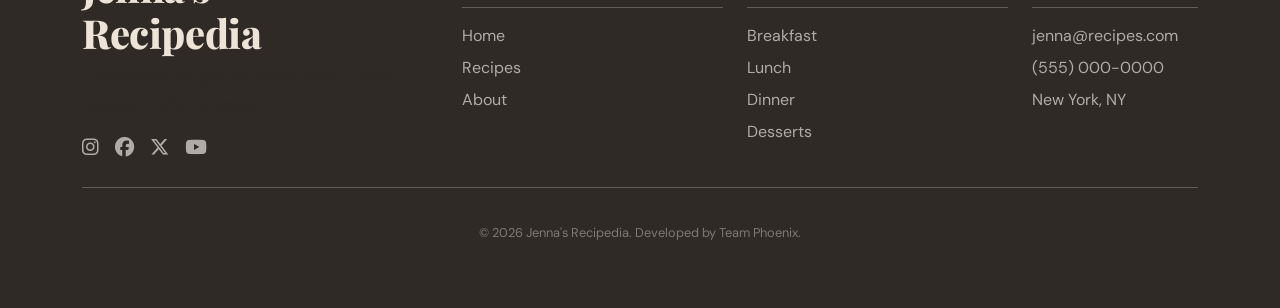
==== commit 9290f55e: "update4" ====
--- a/about.html
+++ b/about.html
@@ -9,78 +9,8 @@
   <link rel="stylesheet" href="https://fonts.googleapis.com/css2?family=Playfair+Display:wght@700&family=DM+Sans:ital,wght@0,400;0,500;1,400&family=Lora:ital@1&display=swap" />
   <link rel="stylesheet" href="https://cdnjs.cloudflare.com/ajax/libs/font-awesome/6.5.0/css/all.min.css" />
   <link rel="stylesheet" href="./assets/main.css" />
-
-  <style>
-    .about-hero {
-      background-image: url("./assets/images/nav3.png");
-      background-size: cover;
-      background-position: center;
-    }
-
-    .about-dark {
-      background-color: #2F2A26;
-      color: var(--color-border);
-    }
-
-    .about-dark h1,
-    .about-dark h2,
-    .about-dark h3,
-    .about-dark p {
-      color: var(--color-border);
-    }
-
-    .about-dark h3,
-    .about-label {
-      color: var(--color-accent);
-      font-family: var(--font-body);
-      font-size: 15px;
-      font-weight: 600;
-      letter-spacing: 2px;
-      text-transform: uppercase;
-    }
-
-    .about-img {
-      border-radius: 40px;
-      width: 100%;
-      max-width: 520px;
-      height: auto;
-      box-shadow: 0 18px 45px rgba(66, 33, 18, 0.14);
-      object-fit: cover;
-    }
-
-    .about-card {
-      border-radius: 28px;
-      overflow: hidden;
-      background: var(--color-card);
-      border: 1px solid var(--color-border);
-      box-shadow: 0 18px 45px rgba(66, 33, 18, 0.14);
-      transition: 0.3s ease;
-      height: 100%;
-    }
-
-    .about-card:hover {
-      transform: translateY(-6px);
-      box-shadow: 0 25px 60px rgba(66, 33, 18, 0.22);
-    }
-
-    .about-card img {
-      width: 100%;
-      height: 220px;
-      object-fit: cover;
-    }
-
-    .about-card-body {
-      padding: 1.5rem;
-    }
-
-    .about-card-label {
-      color: var(--color-accent);
-      text-transform: uppercase;
-      letter-spacing: 2px;
-      font-size: 0.75rem;
-      font-weight: 700;
-    }
-  </style>
+  <link rel="stylesheet" href="about.css" />
+
 </head>
 
 <body id="home-bg">
@@ -130,41 +60,20 @@
     </nav>
 
     <!-- HERO SECTION -->
-    <header class="full-section header about-hero">
-      <div class="container">
-        <div class="row align-items-center g-5">
-          <div class="col-lg-6">
-            <div class="pe-lg-4 text-center text-lg-start mb-4">
-              <h3 class="mb-2">Meet the cook</h3>
-              <h1 class="mb-4">Meet Jenna</h1>
-              <p class="mb-4">
-                Welcome to Jenna’s Recipedia, a warm space for simple recipes,
-                kitchen inspiration and meals made with love.
-              </p>
-
-              <div class="d-flex flex-column flex-sm-row gap-3 justify-content-center justify-content-lg-start">
-                <a href="#meet-jenna" class="btn btn-lg px-4 link">
-                  Read Jenna's Story
-                </a>
-                <a href="recipe.html" class="btn btn-lg px-4 link">
-                  Browse Recipes
-                </a>
-              </div>
-            </div>
-          </div>
-
-          <div class="col-lg-6 text-center">
-            <img
-              src="./assets/images/meet.jpg"
-              alt="Jenna cooking"
-              class="img-fluid shadow image"
-            />
-          </div>
+    <header class="about-hero">
+      <div class="about-hero-overlay"></div>
+        <div class="about-hero-content">
+          <h3>Meet the cook</h3>
+          <h1>Hi, I'm Jenna.</h1>
+          <p>A home cook, a storyteller, and someone who believes the best meals are made with whatever you already have.</p>
+        <div class="d-flex gap-3 justify-content-center flex-wrap">
+          <a href="#meet-jenna" class="btn btn-lg px-4 link">Read My Story</a>
+          <a href="recipe.html" class="btn btn-lg px-4" style="border:1px solid rgba(237,227,214,0.4);border-radius:18px;color:var(--color-border);background:transparent;">Browse Recipes</a>
         </div>
       </div>
     </header>
 
-    <!-- PURPOSE / MEET JENNA SECTION -->
+    <!-- MEET JENNA SECTION -->
     <section id="meet-jenna" class="full-section about-dark">
       <div class="container">
         <div class="row align-items-center g-5">
@@ -185,6 +94,10 @@
               Jenna is a passionate home cook who has spent years creating flavorful
               meals for friends and family.
             </p>
+            <blockquote class="about-pull-quote">
+  "I don't cook to impress. I cook to connect — with the people at my table and with the ingredients in front of me."
+</blockquote>
+
             <p>
               She believes cooking should be fun, creative and stress-free. Her goal
               is to help people cook with confidence, even when they do not know where
@@ -204,11 +117,11 @@
   <div class="container" style="max-width: 900px;">
     
     <div class="text-center mb-4 scroll-reveal reveal-up">
-      <p class="about-label">Featured Picks</p>
 
       <h2 style="font-family: var(--font-accent); font-size: 2.2rem;">
         Jenna's Featured Recipes
       </h2>
+      <span class="section-accent-rule"></span>
 
       <p class="mx-auto" style="max-width: 500px; font-size: 0.95rem;">
         A few recipe cards to help visitors explore meals quickly.
@@ -216,102 +129,104 @@
     </div>
 
     <!-- FIXED SIZE + CENTERED -->
-    <div class="row g-3 justify-content-center" id="recipeCards" style="font-size: 1rem;"></div>
+    <div class="row g-4 justify-content-center" id="recipeCards"></div>
 
   </div>
 </section>
 
-   <!-- BLOG POSTS SECTION -->
-<section class="full-section">
+   <!-- BLOG: Dark section -->
+<section class="about-blog">
   <div class="container">
     <div class="text-center mb-5 scroll-reveal reveal-up">
-      <p class="about-label">Notes from the Kitchen</p>
-      <h1 style="font-family: var(--font-accent);">Jenna's Blog Posts</h1>
-      <p class="mx-auto">
-        Cooking tips, ingredient guides and behind-the-scenes stories from Jenna’s kitchen.
+      <span class="about-label">Notes from the Kitchen</span>
+      <h2>Jenna's Blog</h2>
+      <p style="color:rgba(237,227,214,0.65);max-width:480px;margin:0.75rem auto 0;font-size:0.95rem;">
+        Cooking tips, ingredient guides, and behind-the-scenes stories.
       </p>
     </div>
 
-    <div class="row g-4">
-      <div class="col-md-6 scroll-reveal reveal-left">
-        <div class="about-card">
-          <img src="./assets/images/blog.jpg" alt="Cooking tips" />
-          <div class="about-card-body">
-            <p class="about-card-label">Tips</p>
-            <h3>Simple Cooking Habits</h3>
-            <p>Small kitchen habits that make cooking faster, cleaner and less stressful.</p>
-          </div>
-        </div>
-      </div>
-
-      <div class="col-md-6 scroll-reveal reveal-right">
-        <div class="about-card">
-          <img src="./assets/images/news.jpg" alt="Fresh ingredients" />
-          <div class="about-card-body">
-            <p class="about-card-label">Seasonal</p>
-            <h3>Fresh Ingredients</h3>
-            <p>Learn how seasonal ingredients can make your meals taste better.</p>
-          </div>
-        </div>
-      </div>
-
-      <div class="col-md-6 scroll-reveal reveal-left">
-        <div class="about-card">
-          <img src="./assets/images/browse.gif" alt="Recipe ideas" />
-          <div class="about-card-body">
-            <p class="about-card-label">Recipes</p>
-            <h3>Finding New Meals</h3>
-            <p>Explore recipe ideas when you do not know what to cook next.</p>
-          </div>
-        </div>
-      </div>
-
-      <div class="col-md-6 scroll-reveal reveal-right">
-        <div class="about-card">
-          <img src="./assets/images/meet.jpg" alt="Kitchen notes" />
-          <div class="about-card-body">
-            <p class="about-card-label">Kitchen Notes</p>
-            <h3>Behind the Recipes</h3>
-            <p>Read the stories behind Jenna’s favorite meals and kitchen experiments.</p>
-          </div>
-        </div>
-      </div>
+    <div class="d-flex flex-column gap-4">
+
+      <!-- Card 1 -->
+      <div class="about-blog-card scroll-reveal reveal-left">
+        <img src="./assets/images/blog.jpg" alt="Cooking habits" />
+        <div class="about-blog-card-body">
+          <span class="about-blog-card-label">Tips</span>
+          <h3>Simple Cooking Habits That Changed Everything</h3>
+          <p>Small shifts in how I approach the kitchen every day — mise en place, tasting constantly, and why a clean workspace matters more than any recipe.</p>
+          <button class="btn-blog-read" onclick="openBlogModal('habits')">Read Article →</button>
+        </div>
+      </div>
+
+      <!-- Card 2 (reversed) -->
+      <div class="about-blog-card reverse scroll-reveal reveal-right">
+        <img src="./assets/images/news.jpg" alt="Seasonal ingredients" />
+        <div class="about-blog-card-body">
+          <span class="about-blog-card-label">Seasonal</span>
+          <h3>Why I Stopped Fighting the Season</h3>
+          <p>Cooking with what's actually ripe changes everything about flavor. A tomato in August and a tomato in January are not the same ingredient.</p>
+          <button class="btn-blog-read" onclick="openBlogModal('seasonal')">Read Article →</button>
+        </div>
+      </div>
+
+      <!-- Card 3 -->
+      <div class="about-blog-card scroll-reveal reveal-left">
+        <img src="./assets/images/browse.gif" alt="Finding new recipes" />
+        <div class="about-blog-card-body">
+          <span class="about-blog-card-label">Recipes</span>
+          <h3>How I Find a New Recipe When I Have No Idea What to Cook</h3>
+          <p>A practical method for breaking out of the same five dinners — using pantry constraints and the anchor ingredient approach.</p>
+          <button class="btn-blog-read" onclick="openBlogModal('newmeals')">Read Article →</button>
+        </div>
+      </div>
+
+      <!-- Card 4 (reversed) -->
+      <div class="about-blog-card reverse scroll-reveal reveal-right">
+        <img src="./assets/images/meet.jpg" alt="Kitchen notes" />
+        <div class="about-blog-card-body">
+          <span class="about-blog-card-label">Kitchen Notes</span>
+          <h3>The Recipes That Didn't Come From the Internet</h3>
+          <p>Some recipes have history. My grandmother never measured anything. This is about what gets lost, what survives, and why I started this site.</p>
+          <button class="btn-blog-read" onclick="openBlogModal('behind')">Read Article →</button>
+        </div>
+      </div>
+
     </div>
   </div>
 </section>
 
     <!-- NEWSLETTER SECTION -->
-    <section class="full-section newsletter-section">
-      <div class="newsletter-overlay justify-content-center align-items-center">
-        <div class="container">
-          <div class="newsletter-box">
-            <p class="rotd-label">Stay in the Loop</p>
-            <h2 class="mb-2">From Jenna's Kitchen to Your Inbox</h2>
-            <p class="newsletter-sub">
-              New recipes, seasonal guides and kitchen tips delivered weekly.
-            </p>
-
-            <form class="newsletter-form" action="#">
-              <div class="newsletter-fields">
-                <input type="text" placeholder="Your name" name="name" required />
-                <input type="email" placeholder="Your email address" name="mail" required />
-              </div>
-
-              <div class="newsletter-footer-row">
-                <label class="newsletter-check">
-                  <input type="checkbox" checked name="subscribe" />
-                  <span>Send me the weekly digest</span>
-                </label>
-
-                <button type="submit" class="btn btn-lg px-5 link newsletter-btn">
-                  Subscribe
-                </button>
-              </div>
-            </form>
-          </div>
-        </div>
-      </div>
-    </section>
+    <section class="about-newsletter">
+  <div class="container">
+    <div class="about-newsletter-box scroll-reveal reveal-up">
+      <span class="about-label" style="color:var(--color-accent);">Stay Connected</span>
+      <h2>Join Jenna's Kitchen Table</h2>
+      <p class="about-newsletter-note">"I send one email a week. No spam — just a recipe, a tip, and something I've been thinking about in the kitchen."</p>
+      <div class="about-pref-row">
+        <button class="about-pref-pill selected">All of it</button>
+        <button class="about-pref-pill">Quick Meals</button>
+        <button class="about-pref-pill">Weekend Cooking</button>
+        <button class="about-pref-pill">Seasonal Guides</button>
+      </div>
+      <div class="about-newsletter-email">
+        <input type="email" placeholder="Your email address" />
+        <button type="button">Subscribe</button>
+      </div>
+    </div>
+  </div>
+</section>
+
+<!-- Blog Modal -->
+<div id="aboutModalBackdrop" class="about-modal-backdrop"></div>
+<div id="aboutArticleModal" class="about-article-modal">
+  <button id="aboutModalClose" class="about-modal-close">&times;</button>
+  <img id="aboutModalImg" class="about-modal-hero" src="" alt="" />
+  <div class="about-modal-body">
+    <span id="aboutModalLabel" class="about-blog-card-label"></span>
+    <h2 id="aboutModalTitle"></h2>
+    <div id="aboutModalBody"></div>
+  </div>
+</div>
 
     <!-- FOOTER -->
     <footer class="site-footer py-5">
@@ -372,31 +287,7 @@
 
   <script src="https://cdn.jsdelivr.net/npm/bootstrap@5.3.8/dist/js/bootstrap.bundle.min.js"></script>
   <script src="https://code.jquery.com/jquery-3.7.1.min.js"></script>
-  <script src="./assets/main.js"></script>
-
-  <script>
-    const nav = document.querySelector(".custom-navbar");
-
-    window.addEventListener("scroll", function () {
-      if (window.scrollY > 80) {
-        nav.classList.add("scrolled");
-      } else {
-        nav.classList.remove("scrolled");
-      }
-    });
-
-    const revealEls = document.querySelectorAll(".scroll-reveal");
-
-    const revealObserver = new IntersectionObserver((entries) => {
-      entries.forEach(entry => {
-        if (entry.isIntersecting) {
-          entry.target.classList.add("visible");
-          revealObserver.unobserve(entry.target);
-        }
-      });
-    }, { threshold: 0.2 });
-
-    revealEls.forEach(el => revealObserver.observe(el));
-  </script>
+  <script src="about.js"></script>
+
 </body>
 </html>
--- a/assets/main.css
+++ b/assets/main.css
@@ -143,9 +143,6 @@
 }
 
 /*----Full Section----*/
-#wrapper {
-  
-}
 
 
  .full-section {
@@ -257,7 +254,7 @@
 }
 
 .news{
-  background-image: url(assets/images/news.jpg);
+  background-image: url(./images/news.jpg);
   width: 100%;
 
   background-repeat: no-repeat;
@@ -461,7 +458,7 @@
 
 /* -- Recipe of the Day -- */
 .rotd{
-  background-image: url(assets/images/rotd.png);
+  background-image: url(./images/rotd.png);
   background-size: cover;
   background-position: center;
 }
@@ -694,7 +691,7 @@
 }
 
 .newsletter-box {
-  background-image: url('./assets/images/news.jpg');
+  background-image: url('./images/news.jpg');
   background-size: cover;
   background-position: center;
   border-radius: 24px;
--- a/about.css
+++ b/about.css
@@ -0,0 +1,480 @@
+.reveal-up {
+  transform: translateY(40px);
+}
+
+.scroll-reveal.visible {
+  opacity: 1;
+  transform: translate(0, 0);
+}
+
+/* HERO: Full-bleed editorial */
+.about-hero {
+  position: relative;
+  min-height: 100vh;
+  display: flex;
+  align-items: center;
+  justify-content: center;
+  text-align: center;
+  background-image: url("./images/nav3.png");
+  background-size: cover;
+  background-position: center;
+}
+
+.about-hero-overlay {
+  position: absolute;
+  inset: 0;
+  background: rgba(30, 20, 12, 0.58);
+  backdrop-filter: blur(2px);
+}
+
+.about-hero-content {
+  position: relative;
+  z-index: 2;
+  max-width: 720px;
+  padding: 2rem;
+}
+
+.about-hero-content h3 {
+  font-family: var(--font-body);
+  font-size: 0.85rem;
+  letter-spacing: 3px;
+  text-transform: uppercase;
+  color: var(--color-accent);
+  margin-bottom: 1rem;
+}
+
+.about-hero-content h1 {
+  color: var(--color-border);
+  font-size: clamp(2.8rem, 6vw, 4.5rem);
+  margin-bottom: 1.25rem;
+}
+
+.about-hero-content p {
+  color: rgba(237, 227, 214, 0.8);
+  font-size: 1.1rem;
+  max-width: 520px;
+  margin: 0 auto 2rem;
+}
+
+/*  MEET JENNA: Light section  */
+.about-meet {
+  background-color: var(--color-bg);
+  padding: 6rem 0;
+}
+
+.about-label {
+  color: var(--color-accent);
+  font-family: var(--font-body);
+  font-size: 0.8rem;
+  font-weight: 700;
+  letter-spacing: 3px;
+  text-transform: uppercase;
+  display: block;
+  margin-bottom: 0.5rem;
+}
+
+.about-img {
+  border-radius: 40px;
+  width: 100%;
+  max-width: 520px;
+  height: auto;
+  box-shadow: 0 18px 45px rgba(66, 33, 18, 0.14);
+  object-fit: cover;
+}
+
+.about-pull-quote {
+  border-left: 3px solid var(--color-accent);
+  padding-left: 1.25rem;
+  margin: 1.75rem 0;
+  font-family: var(--font-accent);
+  font-style: italic;
+  font-size: 1.15rem;
+  color: var(--color-primary);
+  line-height: 1.7;
+}
+
+/*  FEATURED RECIPES  */
+.about-recipes {
+  background-color: var(--color-card);
+  padding: 5rem 0;
+  border-top: 1px solid var(--color-border);
+  border-bottom: 1px solid var(--color-border);
+}
+
+.about-recipes .section-accent-rule {
+  display: block;
+  width: 48px;
+  height: 3px;
+  background: var(--color-accent);
+  border-radius: 999px;
+  margin: 0.75rem auto 0;
+}
+
+.about-recipe-card {
+  border-radius: 22px;
+  overflow: hidden;
+  background: var(--color-bg);
+  border: 1px solid var(--color-border);
+  box-shadow: 0 12px 32px rgba(66, 33, 18, 0.08);
+  transition: transform 0.28s ease, box-shadow 0.28s ease;
+  height: 100%;
+}
+
+.about-recipe-card:hover {
+  transform: translateY(-6px);
+  box-shadow: 0 22px 50px rgba(66, 33, 18, 0.15);
+}
+
+.about-recipe-card img {
+  width: 100%;
+  height: 200px;
+  object-fit: cover;
+}
+
+.about-recipe-card-body {
+  padding: 1.25rem;
+}
+
+.about-recipe-card-body h5 {
+  font-family: var(--font-display);
+  font-size: 1.05rem;
+  color: var(--color-text);
+  margin-bottom: 0.4rem;
+}
+
+.about-recipe-card-body p {
+  font-size: 0.85rem;
+  color: var(--color-muted);
+  line-height: 1.6;
+}
+
+/* ── BLOG: Dark section ── */
+.about-blog {
+  background-color: #2f2a26;
+  padding: 6rem 0;
+}
+
+.about-blog .about-label {
+  color: var(--color-accent);
+}
+
+.about-blog h2 {
+  color: var(--color-border);
+}
+
+.about-blog > .container > .text-center > p {
+  color: rgba(237, 227, 214, 0.7);
+}
+
+.about-blog-card {
+  border-radius: 22px;
+  overflow: hidden;
+  background: rgba(255, 248, 240, 0.06);
+  border: 1px solid rgba(237, 227, 214, 0.12);
+  box-shadow: 0 12px 32px rgba(0, 0, 0, 0.2);
+  transition: transform 0.28s ease, box-shadow 0.28s ease;
+  display: flex;
+  gap: 0;
+}
+
+/* Alternating layout */
+.about-blog-card.reverse {
+  flex-direction: row-reverse;
+}
+
+.about-blog-card img {
+  width: 42%;
+  object-fit: cover;
+  flex-shrink: 0;
+}
+
+.about-blog-card-body {
+  padding: 2rem;
+  display: flex;
+  flex-direction: column;
+  justify-content: center;
+  gap: 0.75rem;
+  flex: 1;
+}
+
+.about-blog-card:hover {
+  transform: translateY(-5px);
+  box-shadow: 0 24px 54px rgba(0, 0, 0, 0.3);
+}
+
+.about-blog-card-label {
+  color: var(--color-accent);
+  font-size: 0.75rem;
+  font-weight: 700;
+  letter-spacing: 2px;
+  text-transform: uppercase;
+}
+
+.about-blog-card-body h3 {
+  color: var(--color-border);
+  font-size: 1.35rem;
+  line-height: 1.3;
+}
+
+.about-blog-card-body p {
+  color: rgba(237, 227, 214, 0.65);
+  font-size: 0.9rem;
+  line-height: 1.7;
+}
+
+.btn-blog-read {
+  display: inline-block;
+  margin-top: 0.5rem;
+  padding: 0.55rem 1.25rem;
+  border-radius: 999px;
+  border: 1px solid rgba(200, 169, 126, 0.4);
+  color: var(--color-accent);
+  font-size: 0.85rem;
+  font-weight: 600;
+  background: transparent;
+  cursor: pointer;
+  transition: background 0.2s ease, color 0.2s ease;
+  width: fit-content;
+}
+
+.btn-blog-read:hover {
+  background: var(--color-accent);
+  color: #fff;
+  border-color: var(--color-accent);
+}
+
+/* BLOG OVERLAY MODAL  */
+.about-modal-backdrop {
+  position: fixed;
+  inset: 0;
+  background: rgba(30, 20, 12, 0.65);
+  backdrop-filter: blur(4px);
+  z-index: 1080;
+  opacity: 0;
+  visibility: hidden;
+  transition: opacity 0.3s ease, visibility 0.3s;
+}
+
+.about-modal-backdrop.active {
+  opacity: 1;
+  visibility: visible;
+}
+
+.about-article-modal {
+  position: fixed;
+  top: 50%;
+  left: 50%;
+  transform: translate(-50%, -48%) scale(0.97);
+  width: 92%;
+  max-width: 780px;
+  max-height: 88vh;
+  overflow-y: auto;
+  background: var(--color-bg);
+  border-radius: 28px;
+  box-shadow: 0 24px 60px rgba(0, 0, 0, 0.3);
+  z-index: 1090;
+  opacity: 0;
+  visibility: hidden;
+  transition: opacity 0.3s ease, transform 0.3s ease, visibility 0.3s;
+}
+
+.about-article-modal.active {
+  opacity: 1;
+  visibility: visible;
+  transform: translate(-50%, -50%) scale(1);
+}
+
+.about-modal-hero {
+  width: 100%;
+  height: 260px;
+  object-fit: cover;
+  border-radius: 28px 28px 0 0;
+}
+
+.about-modal-body {
+  padding: 2.5rem 2.75rem 3rem;
+}
+
+.about-modal-body .about-blog-card-label {
+  display: block;
+  margin-bottom: 0.5rem;
+}
+
+.about-modal-body h2 {
+  font-size: clamp(1.5rem, 3vw, 2rem);
+  margin-bottom: 1.25rem;
+  line-height: 1.25;
+}
+
+.about-modal-body p {
+  font-size: 0.97rem;
+  color: var(--color-muted);
+  line-height: 1.85;
+  margin-bottom: 1rem;
+}
+
+.about-modal-close {
+  position: absolute;
+  top: 1rem;
+  right: 1.25rem;
+  width: 2.5rem;
+  height: 2.5rem;
+  background: rgba(47, 42, 38, 0.75);
+  border: none;
+  border-radius: 50%;
+  cursor: pointer;
+  z-index: 10;
+  display: flex;
+  align-items: center;
+  justify-content: center;
+  color: var(--color-border);
+  font-size: 1.2rem;
+  transition: background 0.2s ease;
+}
+
+.about-modal-close:hover {
+  background: var(--color-accent);
+}
+
+/* ── NEWSLETTER VARIATION ── */
+.about-newsletter {
+  background-color: var(--color-bg);
+  padding: 6rem 0;
+}
+
+.about-newsletter-box {
+  background-image: url('./images/news.jpg');
+  background-size: cover;
+  background-position: center;
+  border-radius: 28px;
+  max-width: 640px;
+  margin: 0 auto;
+  padding: 3.5rem;
+  position: relative;
+  overflow: hidden;
+  text-align: center;
+}
+
+.about-newsletter-box::before {
+  content: '';
+  position: absolute;
+  inset: 0;
+  background: rgba(47, 42, 38, 0.58);
+  backdrop-filter: blur(2px);
+  border-radius: 28px;
+  z-index: 0;
+}
+
+.about-newsletter-box > * {
+  position: relative;
+  z-index: 1;
+}
+
+.about-newsletter-box h2 {
+  color: var(--color-border);
+  font-size: clamp(1.5rem, 3vw, 2rem);
+  margin-bottom: 0.5rem;
+}
+
+.about-newsletter-note {
+  color: rgba(237, 227, 214, 0.72);
+  font-family: var(--font-accent);
+  font-style: italic;
+  font-size: 0.95rem;
+  margin-bottom: 1.75rem;
+  max-width: 400px;
+  margin-left: auto;
+  margin-right: auto;
+}
+
+.about-pref-row {
+  display: flex;
+  flex-wrap: wrap;
+  gap: 0.6rem;
+  justify-content: center;
+  margin-bottom: 1.25rem;
+}
+
+.about-pref-pill {
+  padding: 0.45rem 1rem;
+  border-radius: 999px;
+  border: 1px solid rgba(200, 169, 126, 0.4);
+  background: transparent;
+  color: rgba(237, 227, 214, 0.75);
+  font-size: 0.85rem;
+  cursor: pointer;
+  transition: all 0.2s ease;
+}
+
+.about-pref-pill.selected,
+.about-pref-pill:hover {
+  background: var(--color-accent);
+  color: #fff;
+  border-color: var(--color-accent);
+}
+
+.about-newsletter-email {
+  display: flex;
+  gap: 0.75rem;
+  max-width: 420px;
+  margin: 0 auto;
+}
+
+.about-newsletter-email input {
+  flex: 1;
+  padding: 0.85rem 1.25rem;
+  border-radius: 14px;
+  border: 1px solid rgba(237, 227, 214, 0.25);
+  background: rgba(255, 255, 255, 0.1);
+  color: var(--color-border);
+  font-family: var(--font-body);
+  font-size: 0.95rem;
+  outline: none;
+  transition: border-color 0.2s ease;
+}
+
+.about-newsletter-email input::placeholder {
+  color: rgba(237, 227, 214, 0.45);
+}
+
+.about-newsletter-email input:focus {
+  border-color: var(--color-accent);
+}
+
+.about-newsletter-email button {
+  padding: 0.85rem 1.5rem;
+  border-radius: 14px;
+  border: none;
+  background: var(--color-cta);
+  color: #fff;
+  font-weight: 600;
+  font-family: var(--font-body);
+  cursor: pointer;
+  transition: background 0.2s ease, transform 0.2s ease;
+  white-space: nowrap;
+}
+
+.about-newsletter-email button:hover {
+  background: var(--color-primary);
+  transform: translateY(-2px);
+}
+
+@media (max-width: 768px) {
+  .about-blog-card,
+  .about-blog-card.reverse {
+    flex-direction: column;
+  }
+
+  .about-blog-card img {
+    width: 100%;
+    height: 220px;
+  }
+
+  .about-modal-body {
+    padding: 1.75rem 1.5rem 2rem;
+  }
+
+  .about-newsletter-email {
+    flex-direction: column;
+  }
+}
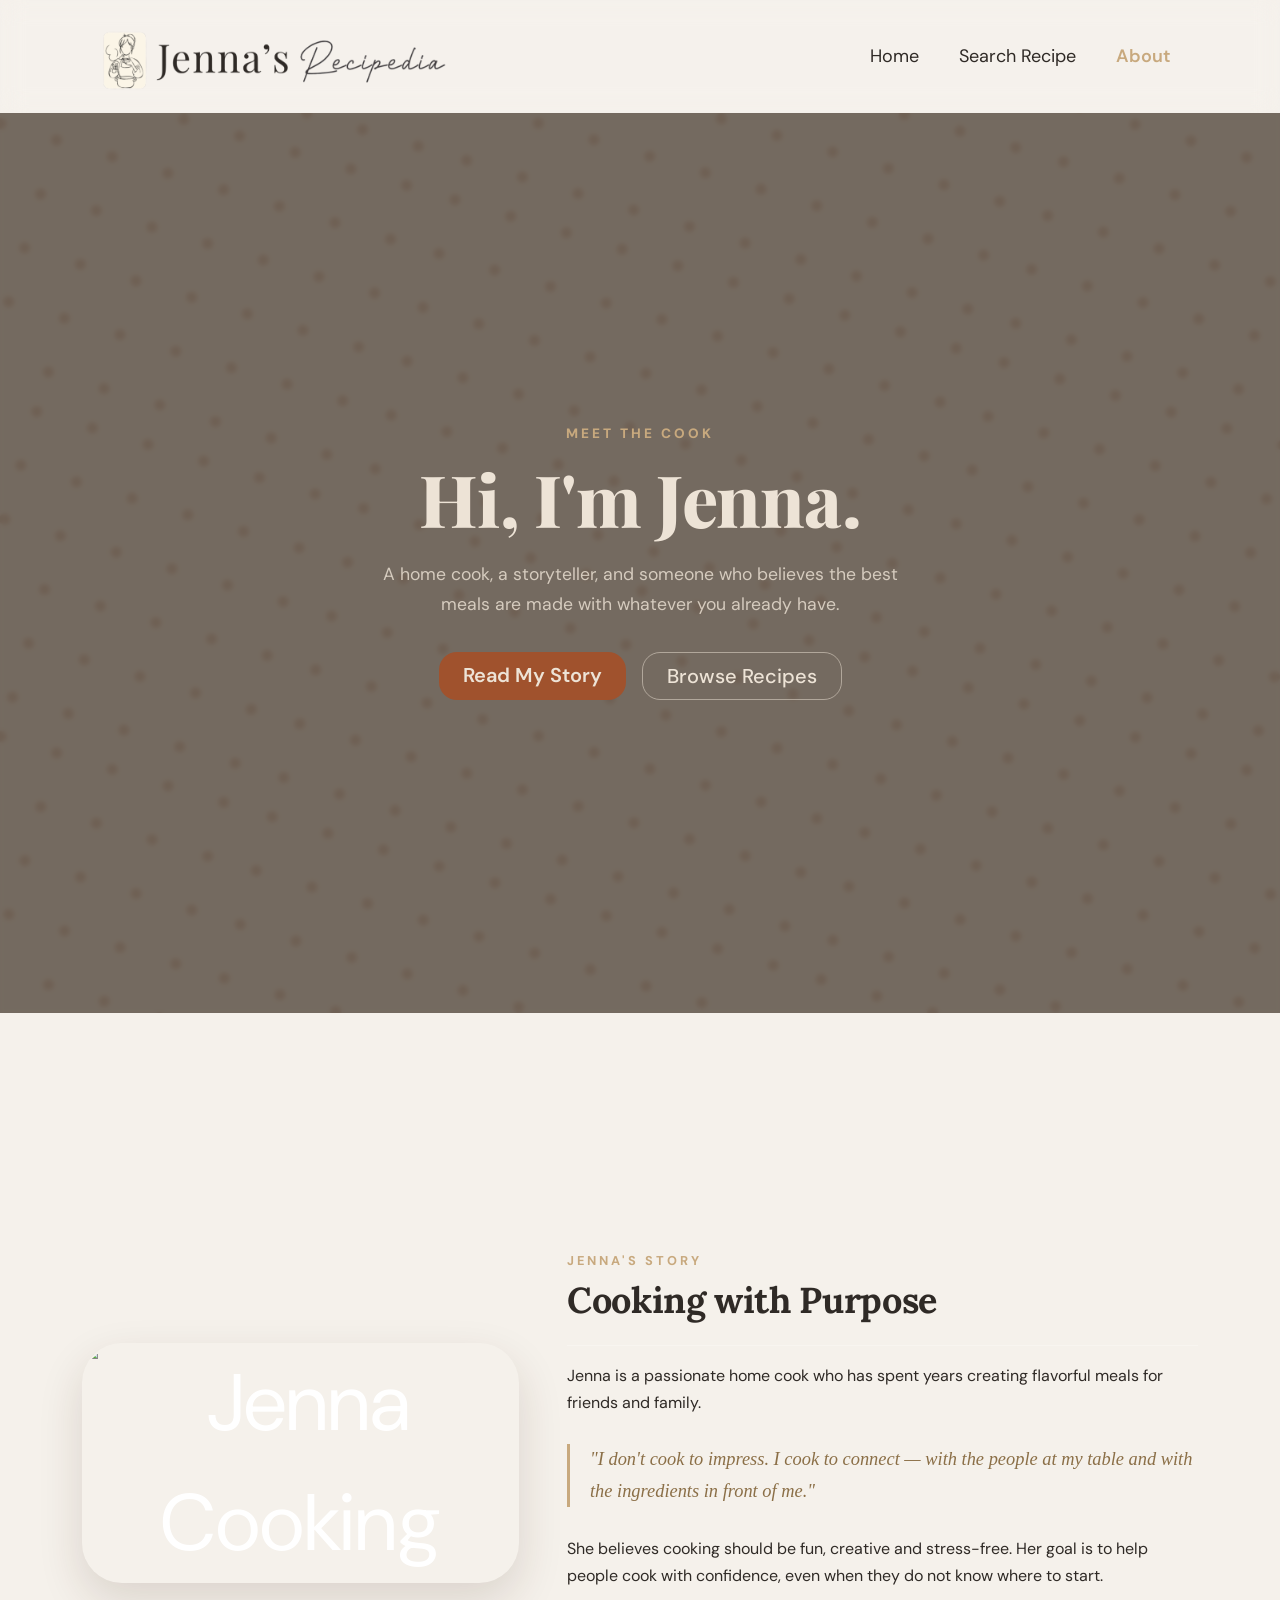
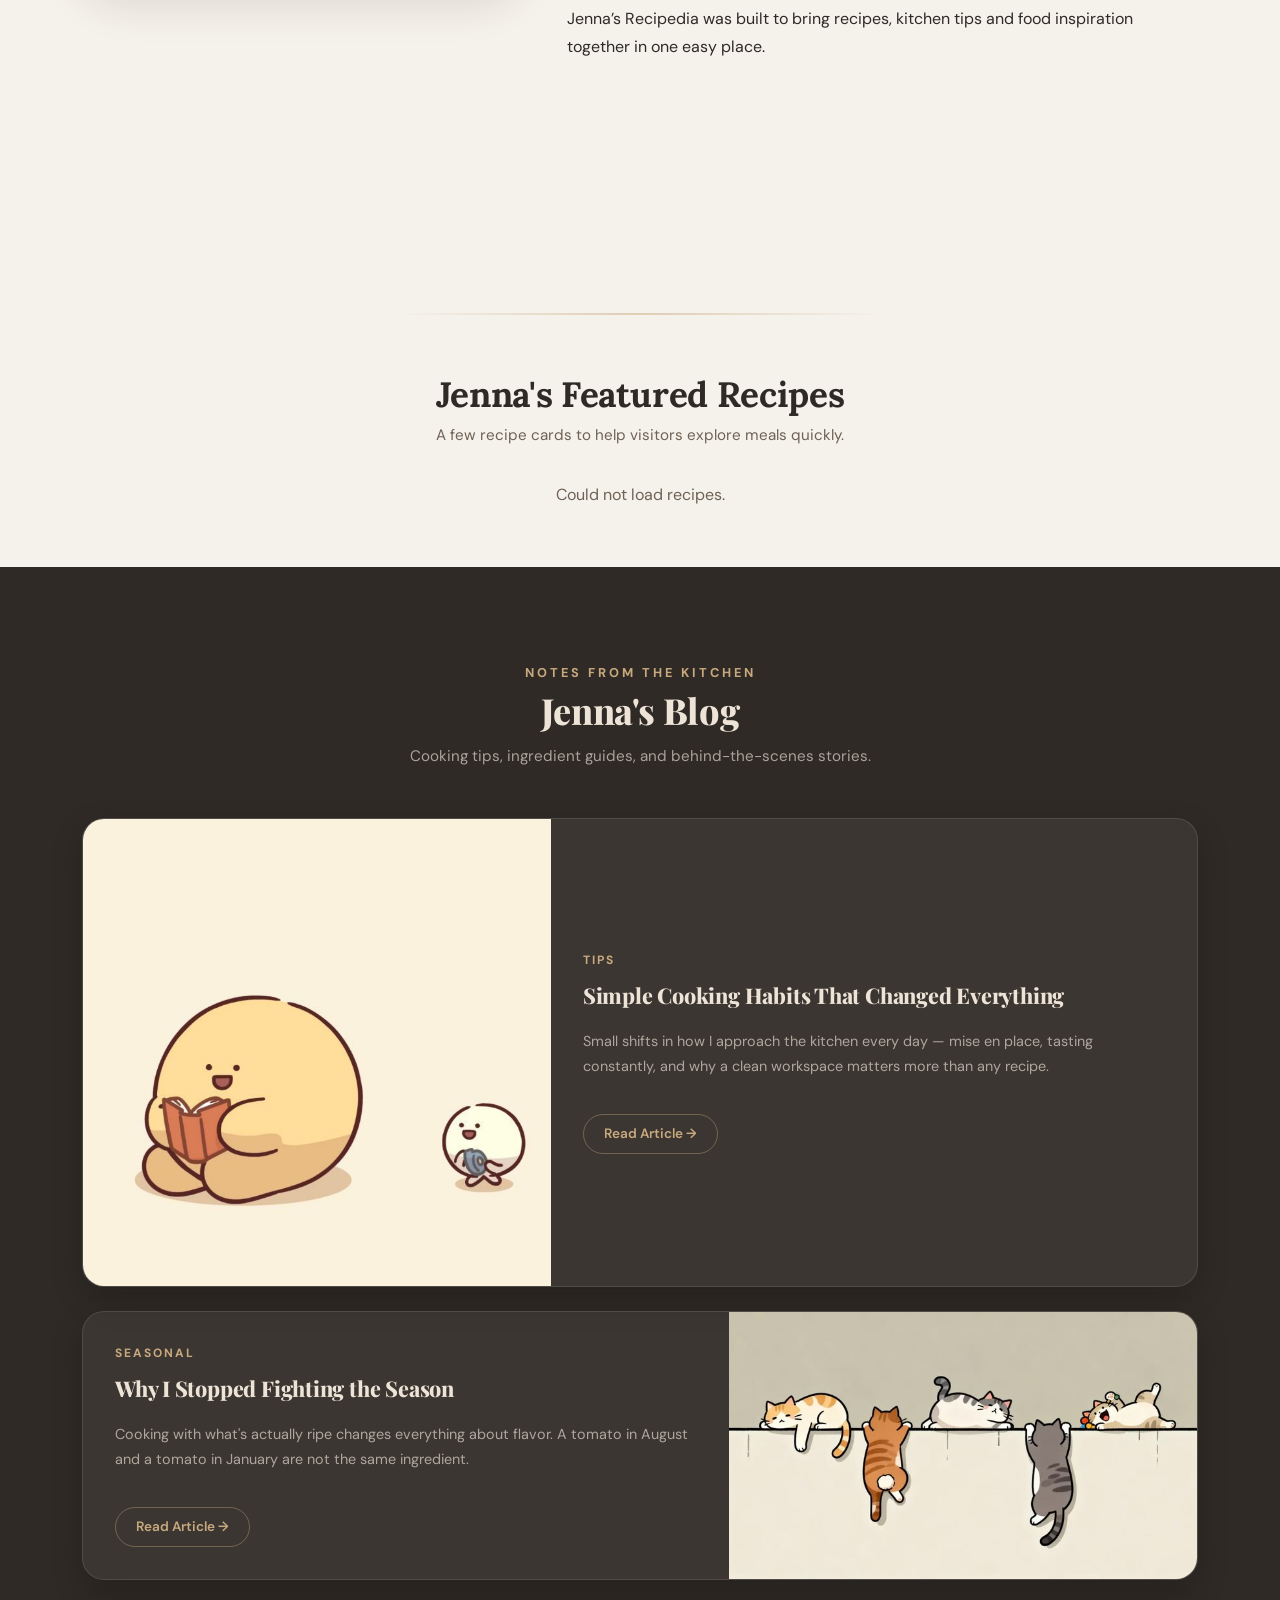
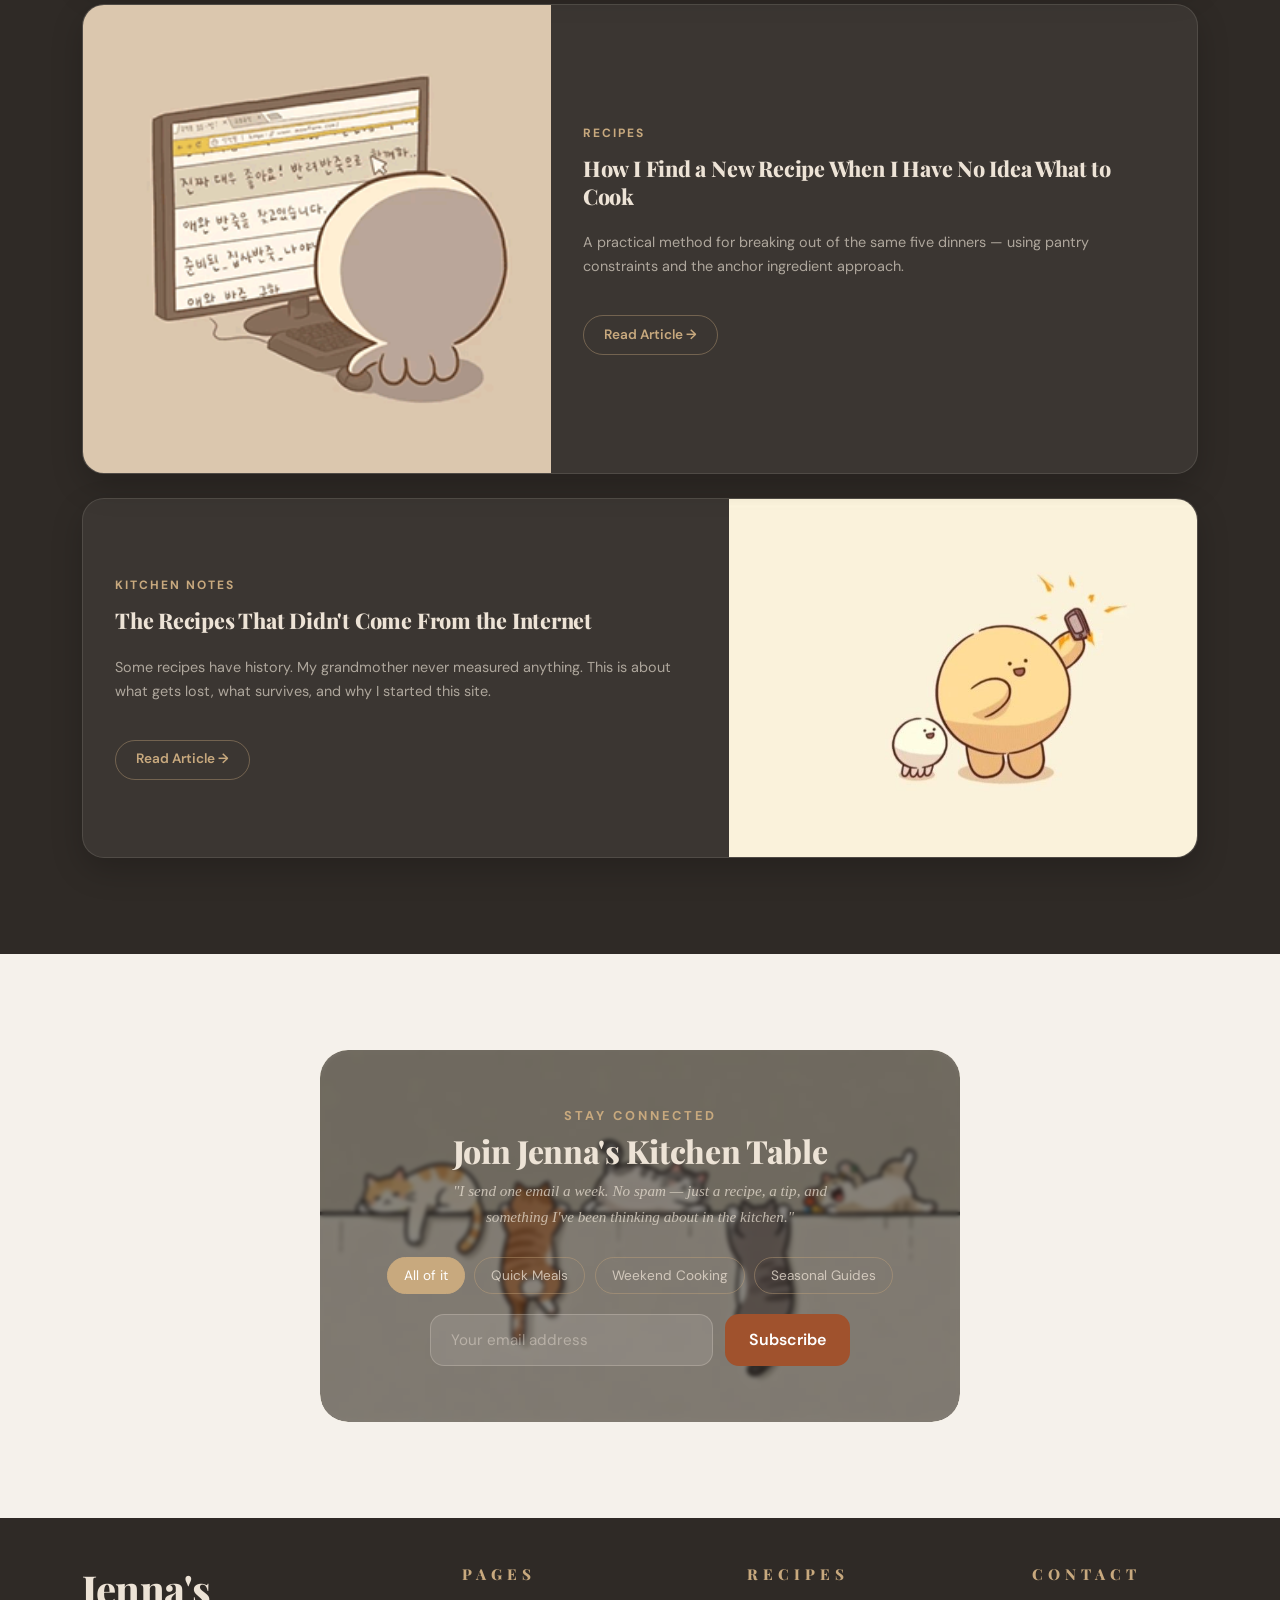
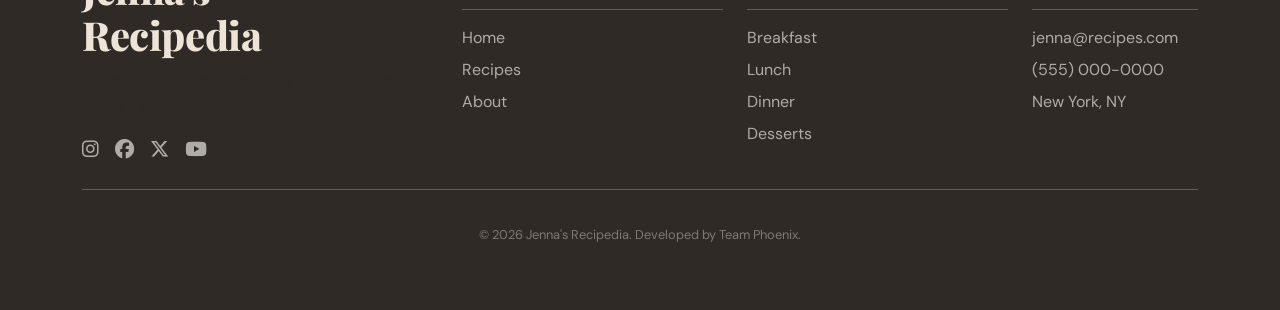
==== commit ff9f6315: "update" ====
--- a/about.html
+++ b/about.html
@@ -67,8 +67,8 @@
           <h1>Hi, I'm Jenna.</h1>
           <p>A home cook, a storyteller, and someone who believes the best meals are made with whatever you already have.</p>
         <div class="d-flex gap-3 justify-content-center flex-wrap">
-          <a href="#meet-jenna" class="btn btn-lg px-4 link">Read My Story</a>
-          <a href="recipe.html" class="btn btn-lg px-4" style="border:1px solid rgba(237,227,214,0.4);border-radius:18px;color:var(--color-border);background:transparent;">Browse Recipes</a>
+          <a href="#meet-jenna" class="btn btn-lg px-4 btn-primary-hero">Read My Story</a>
+          <a href="recipe.html" class="btn btn-lg px-4 btn-outline-hero" style="border:1px solid rgba(237,227,214,0.4);border-radius:18px;color:var(--color-border);background:transparent;">Browse Recipes</a>
         </div>
       </div>
     </header>
@@ -111,6 +111,14 @@
         </div>
       </div>
     </section>
+
+    <div style="
+  height: 2px;
+  background: linear-gradient(90deg, transparent, var(--color-accent), transparent);
+  max-width: 480px;
+  margin: 0 auto;
+  opacity: 0.5;
+"></div>
 
     <!-- FEATURED RECIPES SECTION -->
  <section class="cards nav1" style="padding: 60px 0;">
--- a/about.css
+++ b/about.css
@@ -15,7 +15,7 @@
   align-items: center;
   justify-content: center;
   text-align: center;
-  background-image: url("./images/nav3.png");
+  background-image: url("assets/images/nav2.png");
   background-size: cover;
   background-position: center;
 }
@@ -54,6 +54,33 @@
   font-size: 1.1rem;
   max-width: 520px;
   margin: 0 auto 2rem;
+}
+
+.about-hero-content .btn-primary-hero {
+  background: var(--color-cta);
+  color: var(--color-border);
+  border-radius: 18px;
+  border: none;
+  font-weight: 600;
+  transition: background 0.2s ease, transform 0.2s ease;
+}
+
+.about-hero-content .btn-primary-hero:hover {
+  background: var(--color-primary);
+  transform: translateY(-2px);
+}
+
+.about-hero-content .btn-outline-hero {
+  border: 1px solid rgba(237, 227, 214, 0.5) !important;
+  border-radius: 18px;
+  color: var(--color-border) !important;
+  background: transparent !important;
+  font-weight: 500;
+  transition: background 0.2s ease, color 0.2s ease;
+}
+
+.about-hero-content .btn-outline-hero:hover {
+  background: rgba(237, 227, 214, 0.12) !important;
 }
 
 /*  MEET JENNA: Light section  */
@@ -343,7 +370,7 @@
 }
 
 .about-newsletter-box {
-  background-image: url('./images/news.jpg');
+  background-image: url('assets/images/news.jpg');
   background-size: cover;
   background-position: center;
   border-radius: 28px;
@@ -353,6 +380,7 @@
   position: relative;
   overflow: hidden;
   text-align: center;
+  transition: transform 0.4s ease, box-shadow 0.4s ease;
 }
 
 .about-newsletter-box::before {
@@ -363,6 +391,16 @@
   backdrop-filter: blur(2px);
   border-radius: 28px;
   z-index: 0;
+  transition: background 0.4s ease;
+}
+
+.about-newsletter-box:hover::before {
+  background: rgba(30, 20, 12, 0.82);
+}
+
+.about-newsletter-box:hover {
+  transform: translateY(-4px);
+  box-shadow: 0 20px 50px rgba(0, 0, 0, 0.25);
 }
 
 .about-newsletter-box > * {
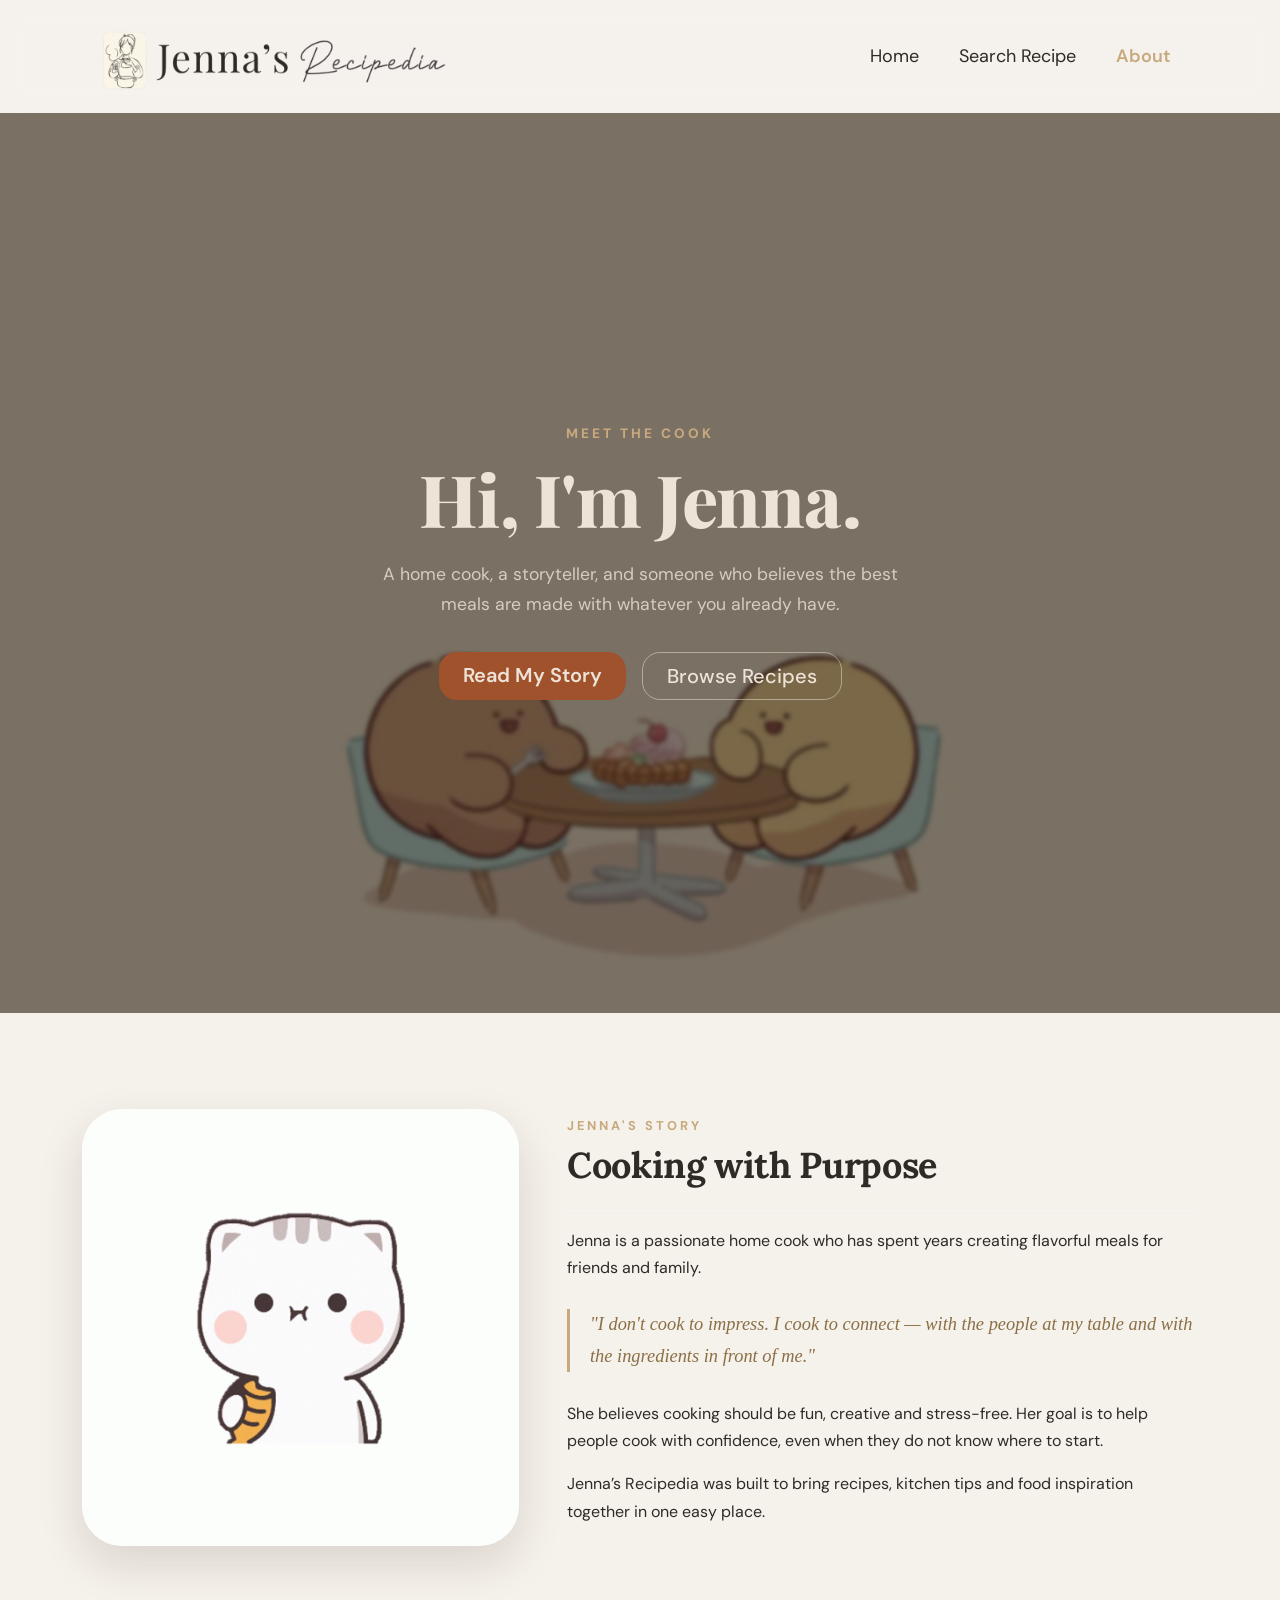
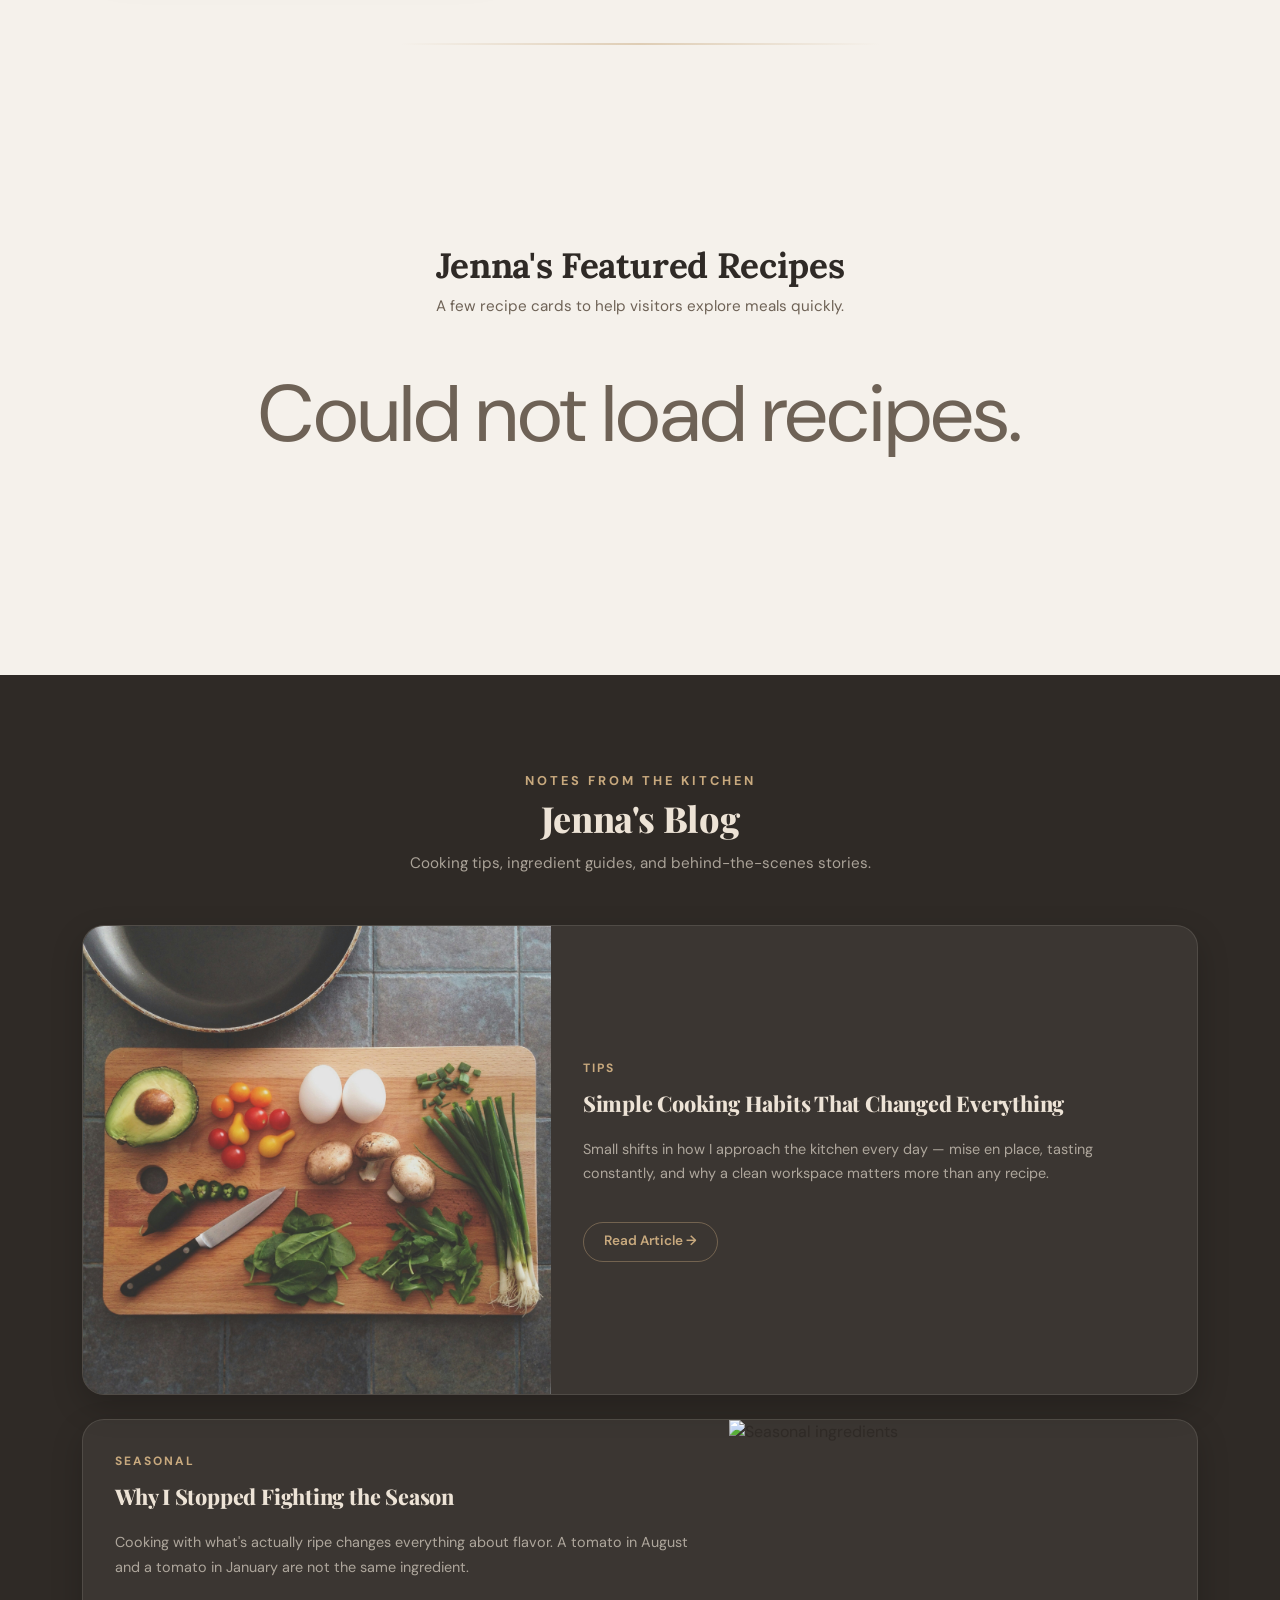
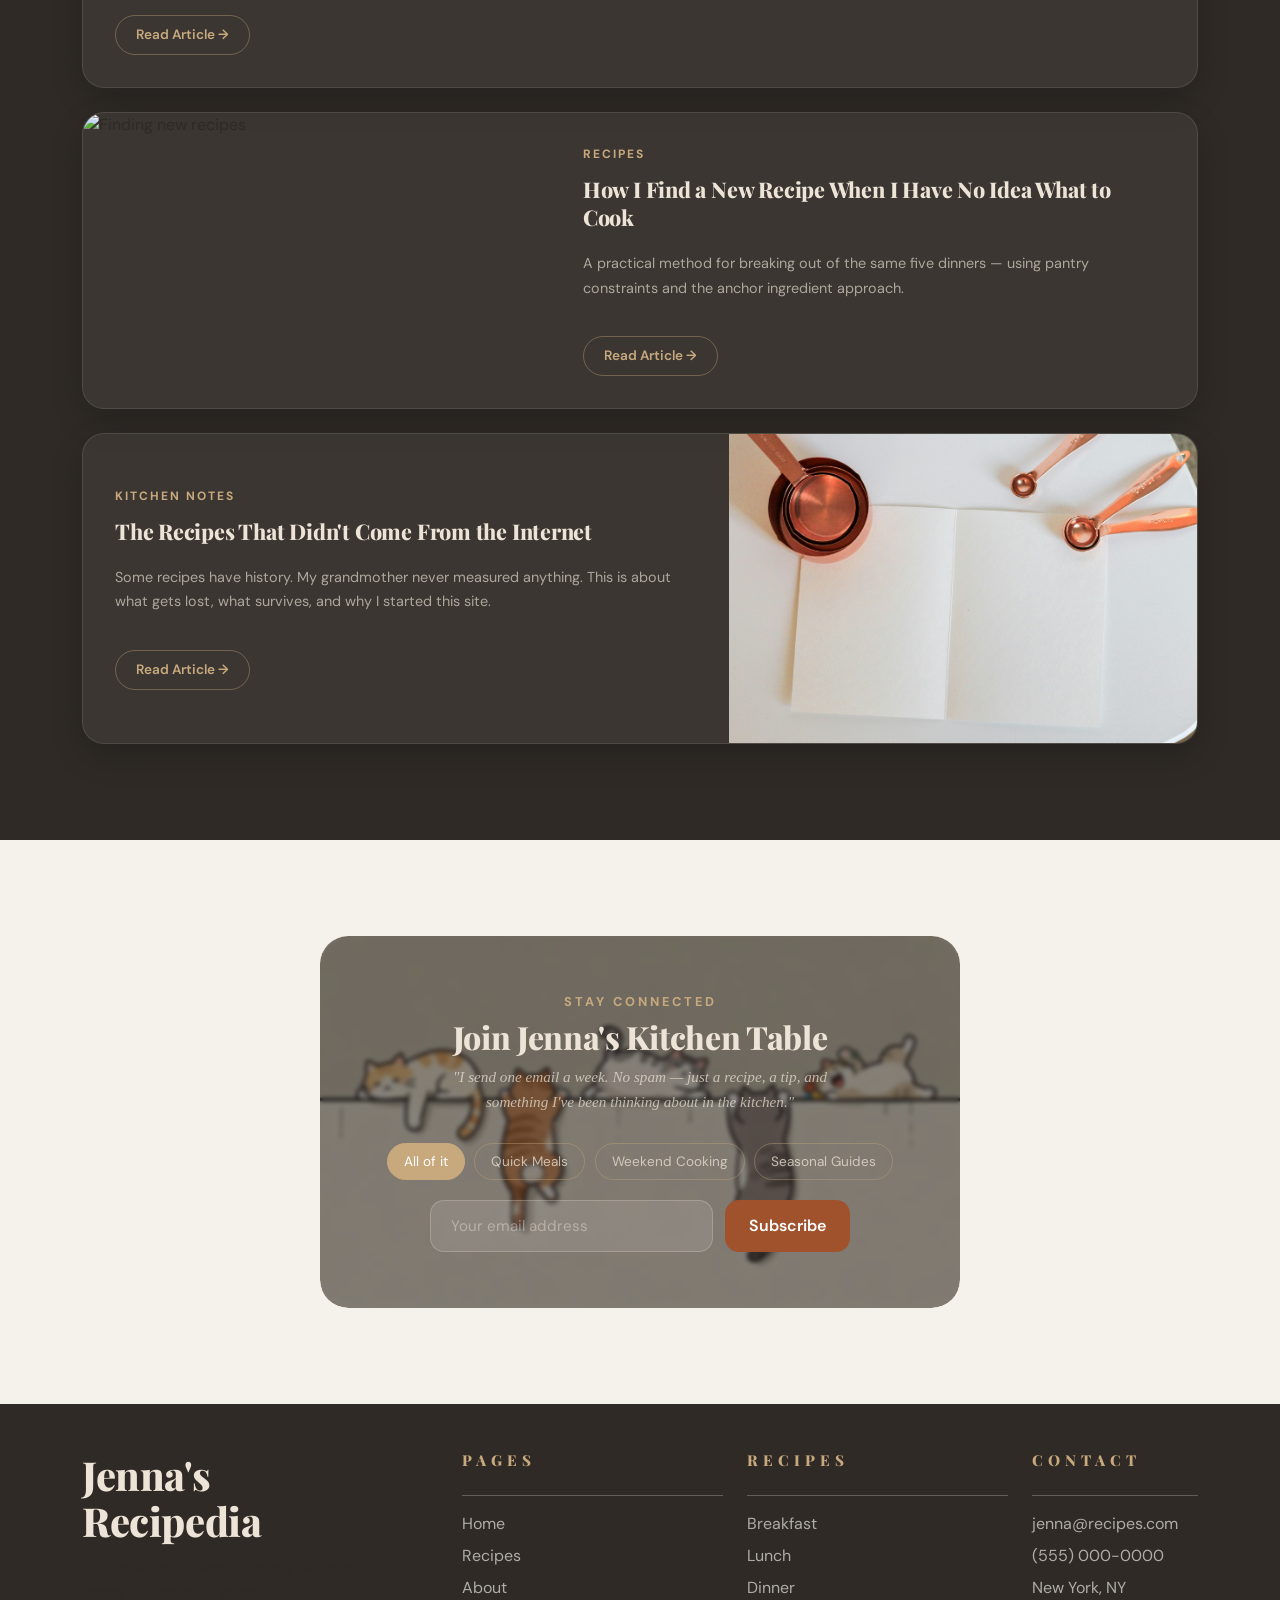
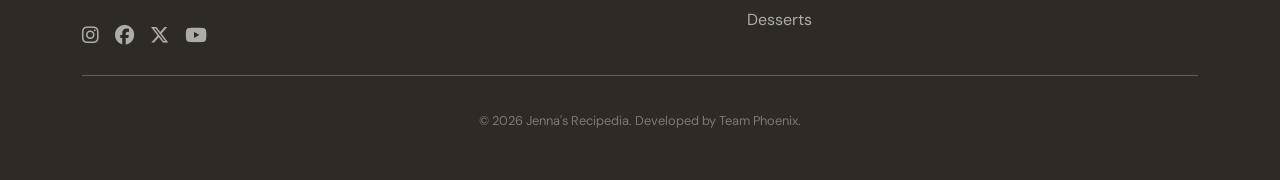
==== commit 0b8fd6c2: "update" ====
--- a/about.html
+++ b/about.html
@@ -79,7 +79,7 @@
         <div class="row align-items-center g-5">
           <div class="col-lg-5 text-center scroll-reveal reveal-left">
             <img
-              src="https://images.unsplash.com/photo-1547592180-85f173990554?auto=format&fit=crop&w=700&q=80"
+              src="assets/images/profile.gif"
               class="about-img"
               alt="Jenna Cooking"
             />
@@ -121,7 +121,7 @@
 "></div>
 
     <!-- FEATURED RECIPES SECTION -->
- <section class="cards nav1" style="padding: 60px 0;">
+ <section class="cards nav1 full-section" style="padding: 60px 0;">
   <div class="container" style="max-width: 900px;">
     
     <div class="text-center mb-4 scroll-reveal reveal-up">
@@ -157,7 +157,7 @@
 
       <!-- Card 1 -->
       <div class="about-blog-card scroll-reveal reveal-left">
-        <img src="./assets/images/blog.jpg" alt="Cooking habits" />
+        <img src="assets/images/blog1.jpg" alt="Cooking habits" />
         <div class="about-blog-card-body">
           <span class="about-blog-card-label">Tips</span>
           <h3>Simple Cooking Habits That Changed Everything</h3>
@@ -168,7 +168,7 @@
 
       <!-- Card 2 (reversed) -->
       <div class="about-blog-card reverse scroll-reveal reveal-right">
-        <img src="./assets/images/news.jpg" alt="Seasonal ingredients" />
+        <img src="assets/images/blog2.jpg" alt="Seasonal ingredients" />
         <div class="about-blog-card-body">
           <span class="about-blog-card-label">Seasonal</span>
           <h3>Why I Stopped Fighting the Season</h3>
@@ -179,7 +179,7 @@
 
       <!-- Card 3 -->
       <div class="about-blog-card scroll-reveal reveal-left">
-        <img src="./assets/images/browse.gif" alt="Finding new recipes" />
+        <img src="assets/images/blog3.gif" alt="Finding new recipes" />
         <div class="about-blog-card-body">
           <span class="about-blog-card-label">Recipes</span>
           <h3>How I Find a New Recipe When I Have No Idea What to Cook</h3>
@@ -190,7 +190,7 @@
 
       <!-- Card 4 (reversed) -->
       <div class="about-blog-card reverse scroll-reveal reveal-right">
-        <img src="./assets/images/meet.jpg" alt="Kitchen notes" />
+        <img src="assets/images/blog4.jpg" alt="Kitchen notes" />
         <div class="about-blog-card-body">
           <span class="about-blog-card-label">Kitchen Notes</span>
           <h3>The Recipes That Didn't Come From the Internet</h3>
--- a/assets/main.css
+++ b/assets/main.css
@@ -149,7 +149,7 @@
   display: flex;
   justify-content: center;
   align-items: center;
-  min-height: 100vh;
+  min-height: 70vh;
   color: #fff;
   font-size: 5rem;
 
--- a/about.css
+++ b/about.css
@@ -15,7 +15,7 @@
   align-items: center;
   justify-content: center;
   text-align: center;
-  background-image: url("assets/images/nav2.png");
+  background-image: url("assets/images/aboutbg.png");
   background-size: cover;
   background-position: center;
 }
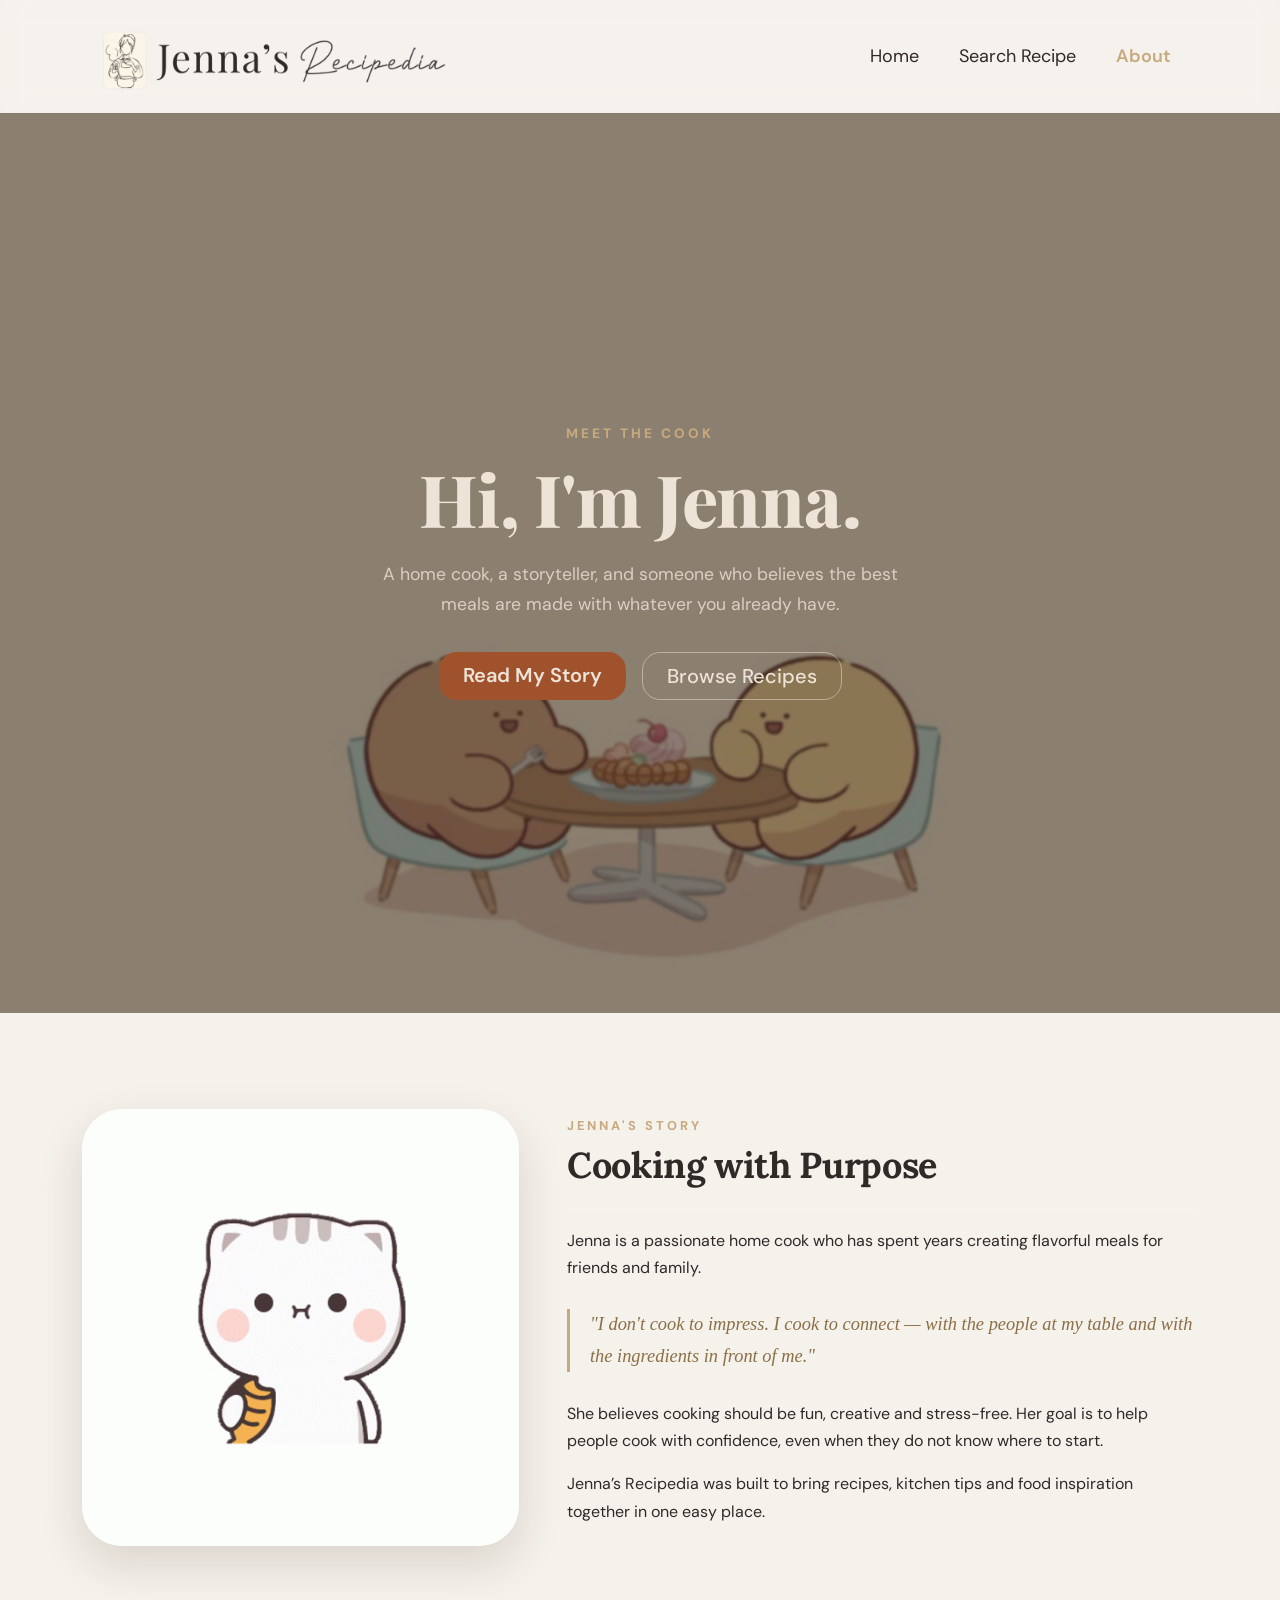
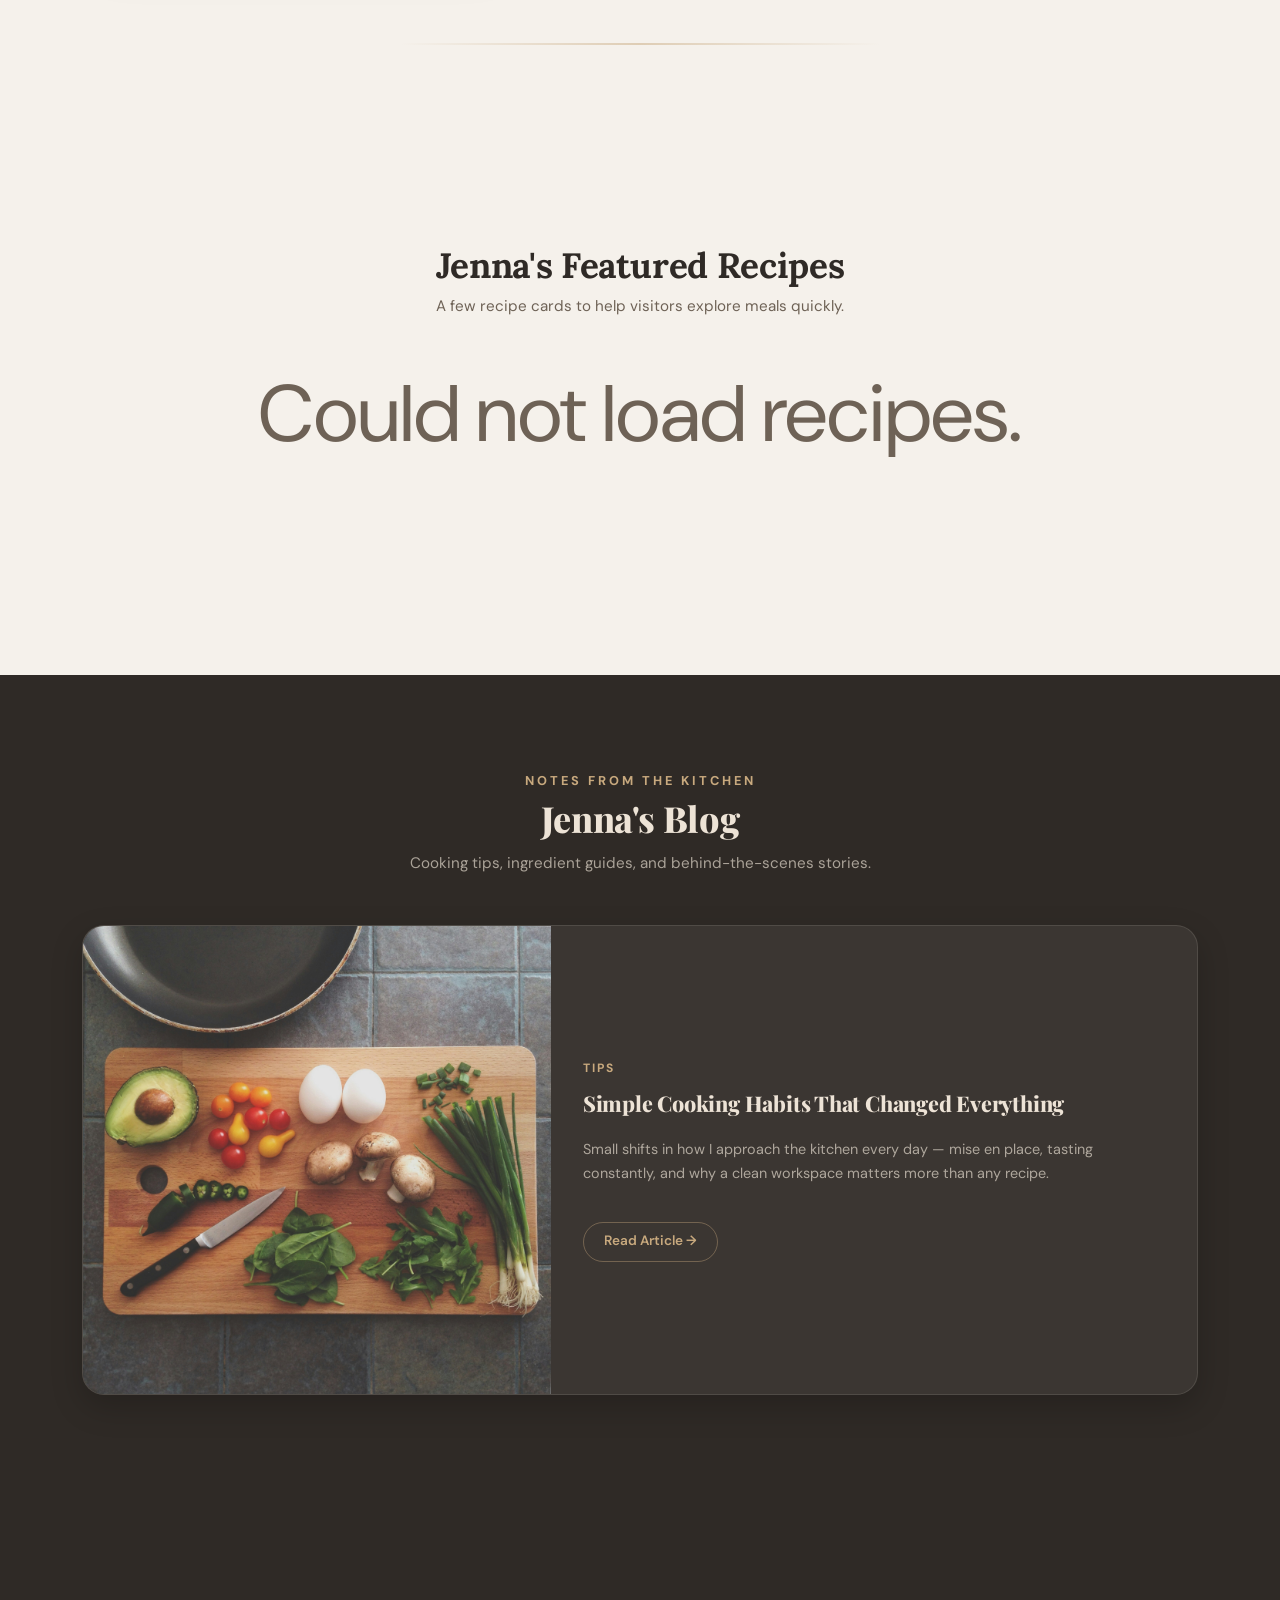
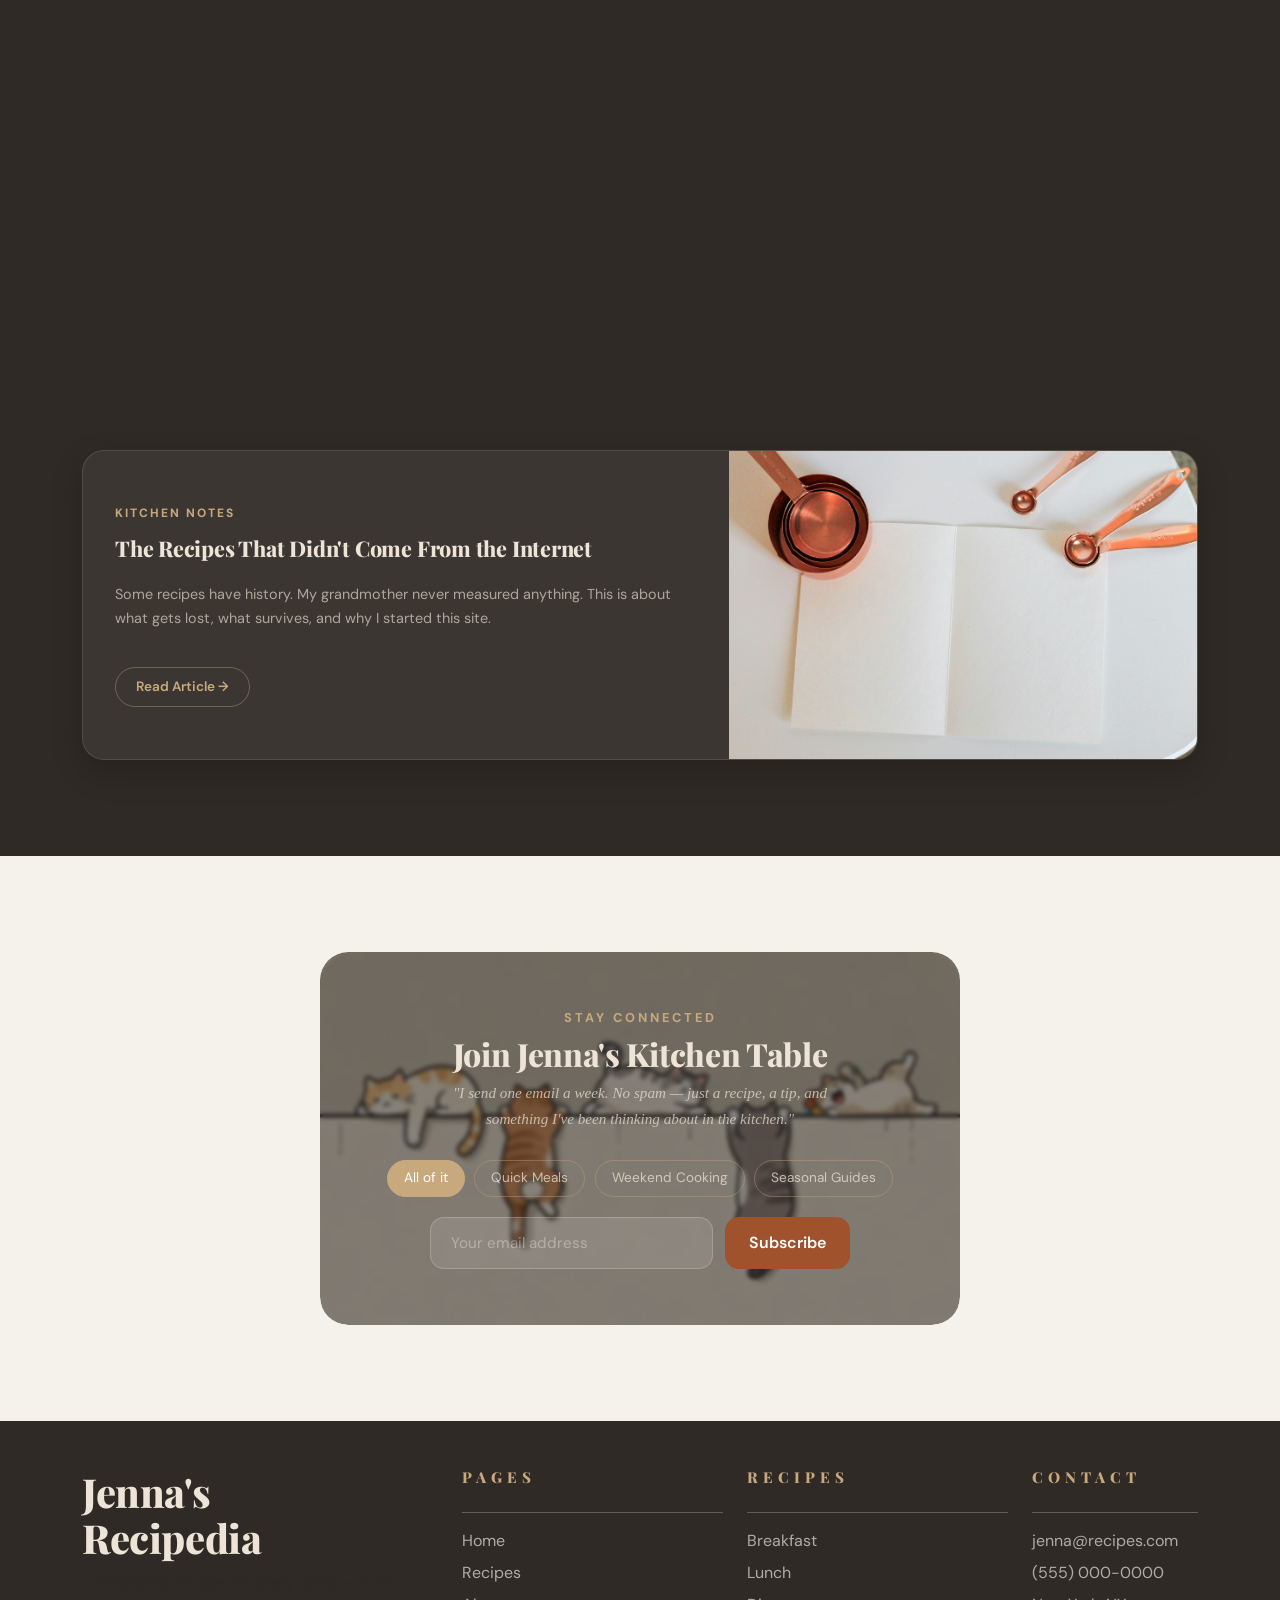
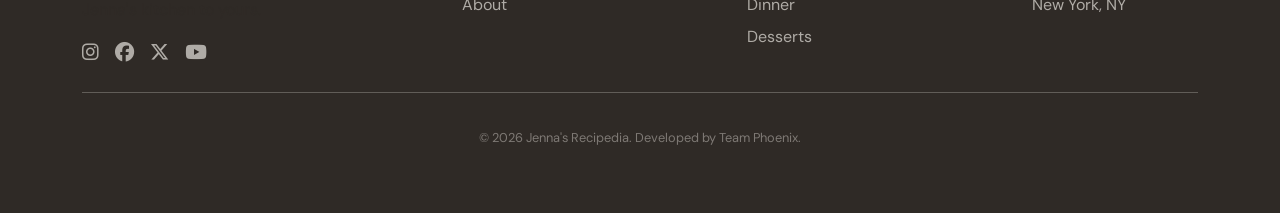
==== commit 473256b3: "update" ====
--- a/about.html
+++ b/about.html
@@ -179,7 +179,7 @@
 
       <!-- Card 3 -->
       <div class="about-blog-card scroll-reveal reveal-left">
-        <img src="assets/images/blog3.gif" alt="Finding new recipes" />
+        <img src="assets/images/blog3.jpg" alt="Finding new recipes" />
         <div class="about-blog-card-body">
           <span class="about-blog-card-label">Recipes</span>
           <h3>How I Find a New Recipe When I Have No Idea What to Cook</h3>
--- a/assets/main.css
+++ b/assets/main.css
@@ -145,7 +145,7 @@
 /*----Full Section----*/
 
 
- .full-section {
+.full-section {
   display: flex;
   justify-content: center;
   align-items: center;
--- a/about.css
+++ b/about.css
@@ -23,8 +23,8 @@
 .about-hero-overlay {
   position: absolute;
   inset: 0;
-  background: rgba(30, 20, 12, 0.58);
-  backdrop-filter: blur(2px);
+  background: rgba(59, 44, 31, 0.58);
+  backdrop-filter: blur(1px);
 }
 
 .about-hero-content {
@@ -85,7 +85,7 @@
 
 /*  MEET JENNA: Light section  */
 .about-meet {
-  background-color: var(--color-bg);
+  background-color: var(--color-border);
   padding: 6rem 0;
 }
 
